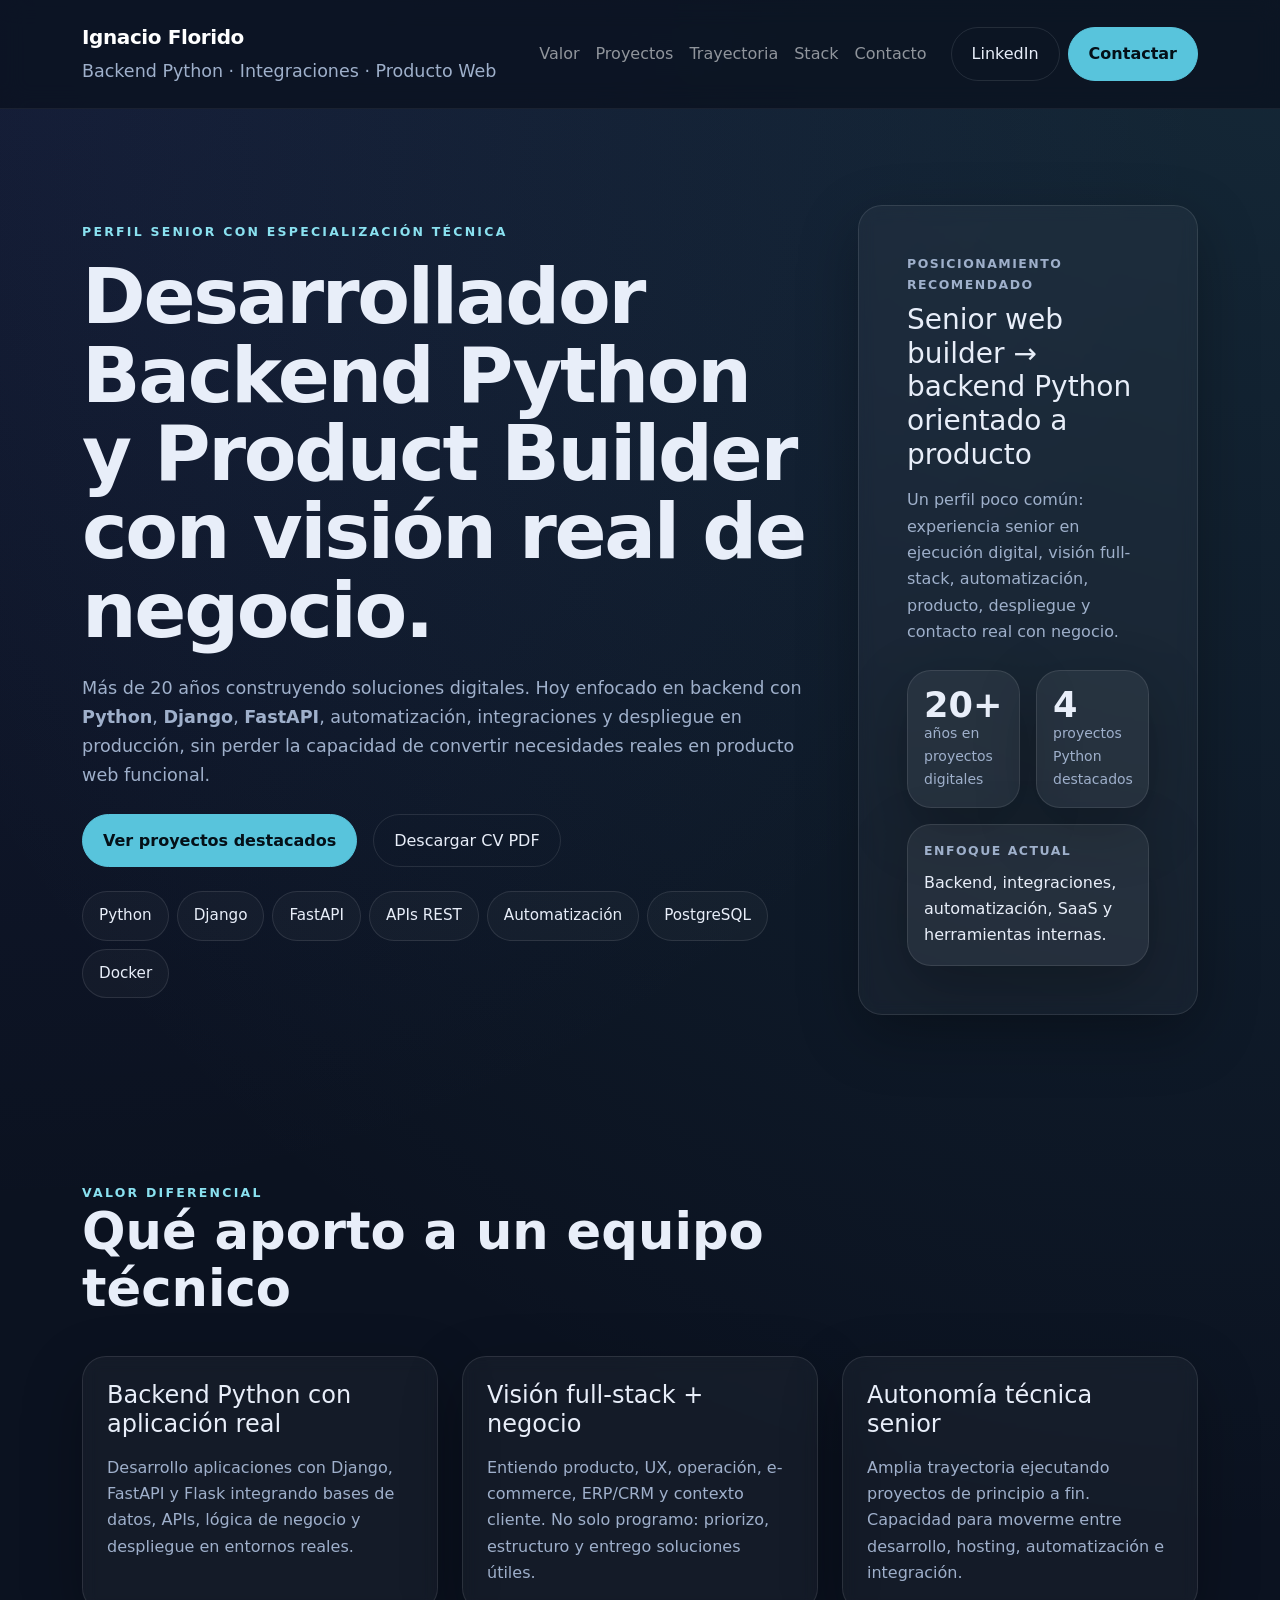
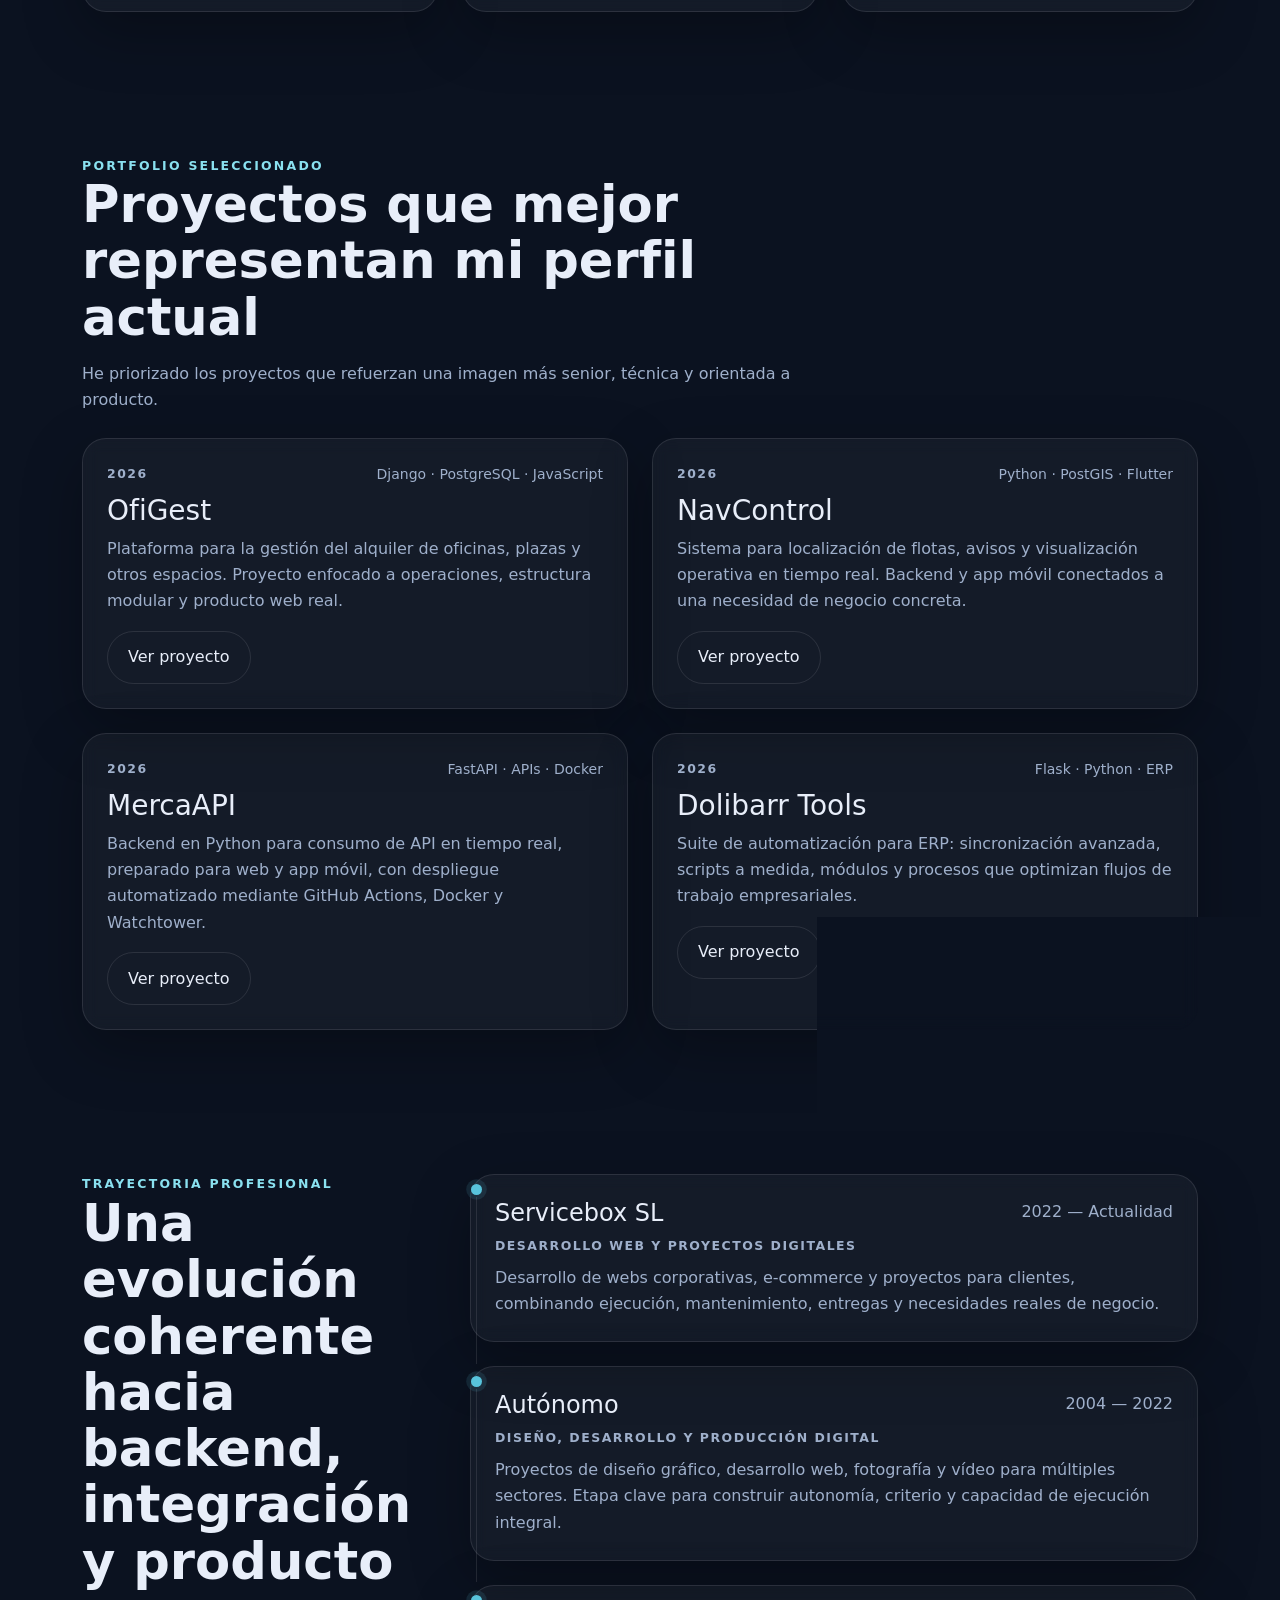
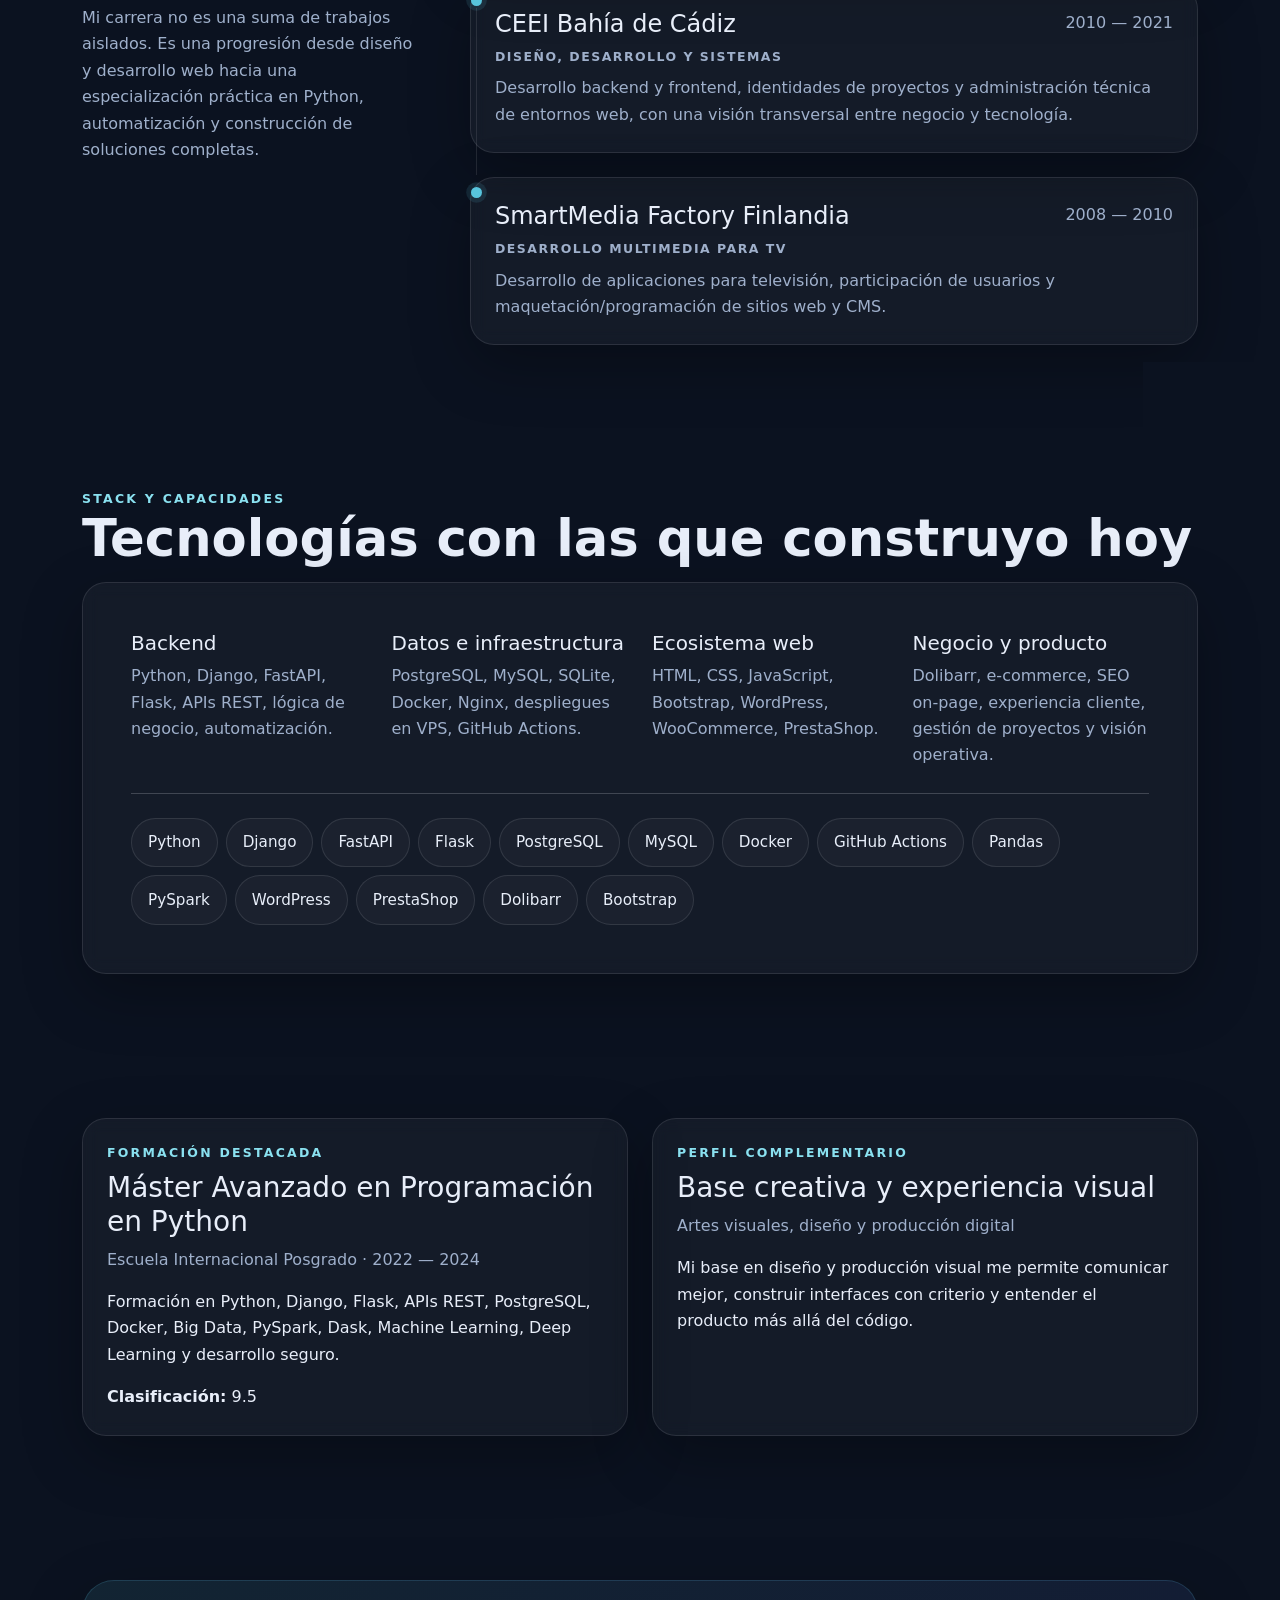
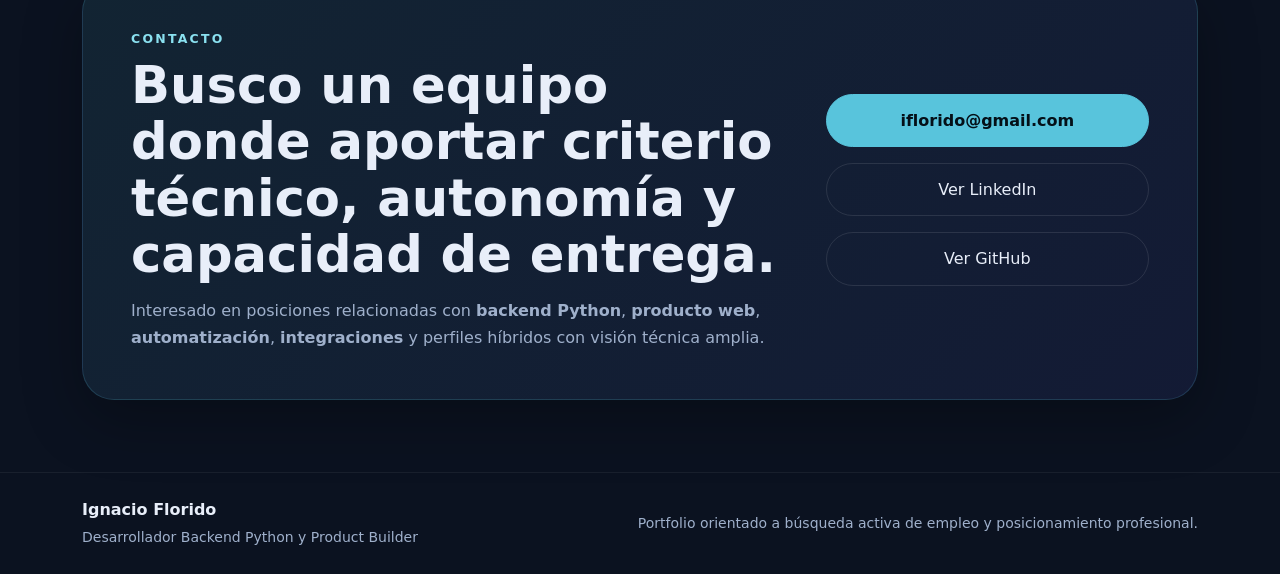
==== iflorido.html @ 530b92a5 "test iflorido" ====
<!doctype html>
<html lang="es">
<head>
  <meta charset="utf-8">
  <meta name="viewport" content="width=device-width, initial-scale=1">
  <title>Ignacio Florido | Desarrollador Backend Python y Product Builder</title>
  <meta name="description" content="Portfolio profesional de Ignacio Florido. Desarrollador Backend Python con experiencia en Django, FastAPI, automatización, integraciones, producto web y despliegues en producción.">
  <meta name="robots" content="index,follow">
  <meta name="author" content="Ignacio Florido">
  <meta property="og:type" content="website">
  <meta property="og:title" content="Ignacio Florido | Desarrollador Backend Python y Product Builder">
  <meta property="og:description" content="Desarrollo backend con Python, integraciones, automatización y producto web con visión de negocio.">
  <meta property="og:url" content="https://cv.iflorido.es/">
  <meta property="og:locale" content="es_ES">
  <link rel="canonical" href="https://cv.iflorido.es/">
  <link href="https://cdn.jsdelivr.net/npm/bootstrap@5.3.3/dist/css/bootstrap.min.css" rel="stylesheet">
  <link rel="preconnect" href="https://cdn.jsdelivr.net">
  <style>
    :root {
      --bg: #0b1220;
      --bg-soft: #111a2b;
      --panel: rgba(255,255,255,0.04);
      --panel-strong: rgba(255,255,255,0.06);
      --border: rgba(255,255,255,0.10);
      --text: #e8eef9;
      --muted: #9fb0cb;
      --accent: #58c4dc;
      --accent-2: #8ae1f0;
      --shadow: 0 20px 60px rgba(0,0,0,.28);
    }

    html { scroll-behavior: smooth; }
    body {
      background:
        radial-gradient(circle at top right, rgba(88,196,220,.12), transparent 28%),
        radial-gradient(circle at top left, rgba(99,102,241,.10), transparent 22%),
        var(--bg);
      color: var(--text);
      font-family: Inter, system-ui, -apple-system, BlinkMacSystemFont, "Segoe UI", Roboto, sans-serif;
      line-height: 1.65;
    }

    a { text-decoration: none; }
    .text-muted-custom { color: var(--muted); }
    .section-eyebrow {
      text-transform: uppercase;
      letter-spacing: .18em;
      font-size: .78rem;
      color: var(--accent-2);
      font-weight: 700;
    }
    .section-title {
      font-size: clamp(2rem, 4vw, 3.25rem);
      line-height: 1.1;
      font-weight: 700;
      margin-bottom: 1rem;
    }
    .glass-card {
      background: var(--panel);
      border: 1px solid var(--border);
      border-radius: 1.5rem;
      box-shadow: var(--shadow);
      backdrop-filter: blur(8px);
    }
    .glass-card-strong {
      background: var(--panel-strong);
      border: 1px solid var(--border);
      border-radius: 1.5rem;
      box-shadow: var(--shadow);
    }
    .hero-title {
      font-size: clamp(2.7rem, 6vw, 5.5rem);
      line-height: 1.02;
      font-weight: 800;
      letter-spacing: -.03em;
    }
    .hero-lead {
      font-size: 1.1rem;
      color: var(--muted);
      max-width: 52rem;
    }
    .tag {
      display: inline-flex;
      align-items: center;
      gap: .5rem;
      padding: .7rem 1rem;
      border: 1px solid var(--border);
      border-radius: 999px;
      background: rgba(255,255,255,.03);
      color: var(--text);
      font-size: .95rem;
    }
    .navbar-custom {
      background: rgba(11,18,32,.80);
      backdrop-filter: blur(12px);
      border-bottom: 1px solid rgba(255,255,255,.06);
    }
    .navbar-brand strong { letter-spacing: -.02em; }
    .btn-accent {
      background: var(--accent);
      border-color: var(--accent);
      color: #041018;
      font-weight: 700;
      border-radius: 999px;
      padding: .85rem 1.25rem;
    }
    .btn-accent:hover {
      background: var(--accent-2);
      border-color: var(--accent-2);
      color: #041018;
    }
    .btn-ghost {
      border-radius: 999px;
      padding: .85rem 1.25rem;
      border: 1px solid var(--border);
      color: var(--text);
      background: transparent;
    }
    .btn-ghost:hover {
      background: rgba(255,255,255,.05);
      color: var(--text);
      border-color: rgba(255,255,255,.16);
    }
    .metric-number {
      font-size: 2.2rem;
      font-weight: 800;
      line-height: 1;
    }
    .project-card {
      height: 100%;
      transition: transform .22s ease, border-color .22s ease, background .22s ease;
    }
    .project-card:hover {
      transform: translateY(-4px);
      border-color: rgba(88,196,220,.35);
      background: rgba(255,255,255,.06);
    }
    .timeline-item { position: relative; padding-left: 1.5rem; }
    .timeline-item::before {
      content: "";
      position: absolute;
      left: 0;
      top: .55rem;
      width: .7rem;
      height: .7rem;
      border-radius: 50%;
      background: var(--accent);
      box-shadow: 0 0 0 .3rem rgba(88,196,220,.12);
    }
    .timeline-item::after {
      content: "";
      position: absolute;
      left: .31rem;
      top: 1.35rem;
      bottom: -1.4rem;
      width: 1px;
      background: rgba(255,255,255,.10);
    }
    .timeline-item:last-child::after { display: none; }
    .contact-panel {
      background: linear-gradient(135deg, rgba(88,196,220,.10), rgba(99,102,241,.10));
      border: 1px solid rgba(88,196,220,.18);
      border-radius: 2rem;
      box-shadow: var(--shadow);
    }
    .small-label {
      color: var(--muted);
      text-transform: uppercase;
      letter-spacing: .12em;
      font-size: .78rem;
      font-weight: 700;
    }
    footer { border-top: 1px solid rgba(255,255,255,.06); }
    .anchor-offset { scroll-margin-top: 90px; }
  </style>
  <script type="application/ld+json">
  {
    "@context": "https://schema.org",
    "@type": "Person",
    "name": "Ignacio Florido",
    "url": "https://cv.iflorido.es/",
    "jobTitle": "Desarrollador Backend Python y Product Builder",
    "sameAs": [
      "https://www.linkedin.com/in/ignacio-florido/",
      "https://github.com/iflorido"
    ],
    "email": "mailto:iflorido@gmail.com"
  }
  </script>
</head>
<body>
  <nav class="navbar navbar-expand-lg navbar-dark navbar-custom sticky-top">
    <div class="container py-2">
      <a class="navbar-brand" href="#top">
        <strong>Ignacio Florido</strong><br>
        <small class="text-muted-custom">Backend Python · Integraciones · Producto Web</small>
      </a>
      <button class="navbar-toggler" type="button" data-bs-toggle="collapse" data-bs-target="#mainNav" aria-controls="mainNav" aria-expanded="false" aria-label="Abrir navegación">
        <span class="navbar-toggler-icon"></span>
      </button>
      <div class="collapse navbar-collapse" id="mainNav">
        <ul class="navbar-nav ms-auto me-lg-3 mb-3 mb-lg-0">
          <li class="nav-item"><a class="nav-link" href="#valor">Valor</a></li>
          <li class="nav-item"><a class="nav-link" href="#proyectos">Proyectos</a></li>
          <li class="nav-item"><a class="nav-link" href="#trayectoria">Trayectoria</a></li>
          <li class="nav-item"><a class="nav-link" href="#stack">Stack</a></li>
          <li class="nav-item"><a class="nav-link" href="#contacto">Contacto</a></li>
        </ul>
        <div class="d-flex gap-2">
          <a class="btn btn-ghost" href="https://www.linkedin.com/in/ignacio-florido/" target="_blank" rel="noopener">LinkedIn</a>
          <a class="btn btn-accent" href="mailto:iflorido@gmail.com">Contactar</a>
        </div>
      </div>
    </div>
  </nav>

  <header id="top" class="py-5 py-lg-6">
    <div class="container py-5">
      <div class="row g-5 align-items-center">
        <div class="col-lg-8">
          <div class="section-eyebrow mb-3">Perfil senior con especialización técnica</div>
          <h1 class="hero-title mb-4">Desarrollador Backend Python y Product Builder con visión real de negocio.</h1>
          <p class="hero-lead mb-4">
            Más de 20 años construyendo soluciones digitales. Hoy enfocado en backend con <strong>Python</strong>,
            <strong>Django</strong>, <strong>FastAPI</strong>, automatización, integraciones y despliegue en producción,
            sin perder la capacidad de convertir necesidades reales en producto web funcional.
          </p>
          <div class="d-flex flex-wrap gap-3 mb-4">
            <a href="#proyectos" class="btn btn-accent">Ver proyectos destacados</a>
            <a href="https://cv.iflorido.es/wp-content/uploads/2026/02/Ignacio_Florido_cv_desarrollo_Febrero13_L.pdf" class="btn btn-ghost" target="_blank" rel="noopener">Descargar CV PDF</a>
          </div>
          <div class="d-flex flex-wrap gap-2 mt-4" aria-label="Especialidades principales">
            <span class="tag">Python</span>
            <span class="tag">Django</span>
            <span class="tag">FastAPI</span>
            <span class="tag">APIs REST</span>
            <span class="tag">Automatización</span>
            <span class="tag">PostgreSQL</span>
            <span class="tag">Docker</span>
          </div>
        </div>
        <div class="col-lg-4">
          <div class="glass-card p-4 p-lg-5">
            <div class="small-label mb-2">Posicionamiento recomendado</div>
            <h2 class="h3 mb-3">Senior web builder → backend Python orientado a producto</h2>
            <p class="text-muted-custom mb-4">
              Un perfil poco común: experiencia senior en ejecución digital, visión full-stack, automatización,
              producto, despliegue y contacto real con negocio.
            </p>
            <div class="row g-3">
              <div class="col-6">
                <div class="glass-card-strong p-3 h-100">
                  <div class="metric-number">20+</div>
                  <div class="text-muted-custom small">años en proyectos digitales</div>
                </div>
              </div>
              <div class="col-6">
                <div class="glass-card-strong p-3 h-100">
                  <div class="metric-number">4</div>
                  <div class="text-muted-custom small">proyectos Python destacados</div>
                </div>
              </div>
              <div class="col-12">
                <div class="glass-card-strong p-3">
                  <div class="small-label mb-2">Enfoque actual</div>
                  <div>Backend, integraciones, automatización, SaaS y herramientas internas.</div>
                </div>
              </div>
            </div>
          </div>
        </div>
      </div>
    </div>
  </header>

  <main>
    <section id="valor" class="anchor-offset py-5">
      <div class="container py-4">
        <div class="row mb-4">
          <div class="col-lg-8">
            <div class="section-eyebrow">Valor diferencial</div>
            <h2 class="section-title">Qué aporto a un equipo técnico</h2>
          </div>
        </div>
        <div class="row g-4">
          <div class="col-md-4">
            <article class="glass-card p-4 h-100">
              <h3 class="h4 mb-3">Backend Python con aplicación real</h3>
              <p class="text-muted-custom mb-0">
                Desarrollo aplicaciones con Django, FastAPI y Flask integrando bases de datos, APIs, lógica de negocio y despliegue en entornos reales.
              </p>
            </article>
          </div>
          <div class="col-md-4">
            <article class="glass-card p-4 h-100">
              <h3 class="h4 mb-3">Visión full-stack + negocio</h3>
              <p class="text-muted-custom mb-0">
                Entiendo producto, UX, operación, e-commerce, ERP/CRM y contexto cliente. No solo programo: priorizo, estructuro y entrego soluciones útiles.
              </p>
            </article>
          </div>
          <div class="col-md-4">
            <article class="glass-card p-4 h-100">
              <h3 class="h4 mb-3">Autonomía técnica senior</h3>
              <p class="text-muted-custom mb-0">
                Amplia trayectoria ejecutando proyectos de principio a fin. Capacidad para moverme entre desarrollo, hosting, automatización e integración.
              </p>
            </article>
          </div>
        </div>
      </div>
    </section>

    <section id="proyectos" class="anchor-offset py-5">
      <div class="container py-4">
        <div class="row align-items-end mb-4">
          <div class="col-lg-8">
            <div class="section-eyebrow">Portfolio seleccionado</div>
            <h2 class="section-title">Proyectos que mejor representan mi perfil actual</h2>
            <p class="text-muted-custom mb-0">
              He priorizado los proyectos que refuerzan una imagen más senior, técnica y orientada a producto.
            </p>
          </div>
        </div>
        <div class="row g-4">
          <div class="col-lg-6">
            <article class="glass-card p-4 project-card">
              <div class="d-flex justify-content-between align-items-center mb-2">
                <span class="small-label">2026</span>
                <span class="text-muted-custom small">Django · PostgreSQL · JavaScript</span>
              </div>
              <h3 class="h3">OfiGest</h3>
              <p class="text-muted-custom">
                Plataforma para la gestión del alquiler de oficinas, plazas y otros espacios. Proyecto enfocado a operaciones, estructura modular y producto web real.
              </p>
              <a class="btn btn-ghost" href="https://ofigest.automaworks.es/" target="_blank" rel="noopener">Ver proyecto</a>
            </article>
          </div>
          <div class="col-lg-6">
            <article class="glass-card p-4 project-card">
              <div class="d-flex justify-content-between align-items-center mb-2">
                <span class="small-label">2026</span>
                <span class="text-muted-custom small">Python · PostGIS · Flutter</span>
              </div>
              <h3 class="h3">NavControl</h3>
              <p class="text-muted-custom">
                Sistema para localización de flotas, avisos y visualización operativa en tiempo real. Backend y app móvil conectados a una necesidad de negocio concreta.
              </p>
              <a class="btn btn-ghost" href="https://navcontrol.automaworks.es/" target="_blank" rel="noopener">Ver proyecto</a>
            </article>
          </div>
          <div class="col-lg-6">
            <article class="glass-card p-4 project-card">
              <div class="d-flex justify-content-between align-items-center mb-2">
                <span class="small-label">2026</span>
                <span class="text-muted-custom small">FastAPI · APIs · Docker</span>
              </div>
              <h3 class="h3">MercaAPI</h3>
              <p class="text-muted-custom">
                Backend en Python para consumo de API en tiempo real, preparado para web y app móvil, con despliegue automatizado mediante GitHub Actions, Docker y Watchtower.
              </p>
              <a class="btn btn-ghost" href="https://mercaapi.automaworks.es/" target="_blank" rel="noopener">Ver proyecto</a>
            </article>
          </div>
          <div class="col-lg-6">
            <article class="glass-card p-4 project-card">
              <div class="d-flex justify-content-between align-items-center mb-2">
                <span class="small-label">2026</span>
                <span class="text-muted-custom small">Flask · Python · ERP</span>
              </div>
              <h3 class="h3">Dolibarr Tools</h3>
              <p class="text-muted-custom">
                Suite de automatización para ERP: sincronización avanzada, scripts a medida, módulos y procesos que optimizan flujos de trabajo empresariales.
              </p>
              <a class="btn btn-ghost" href="https://dolibarrtools.automaworks.es/" target="_blank" rel="noopener">Ver proyecto</a>
            </article>
          </div>
        </div>
      </div>
    </section>

    <section id="trayectoria" class="anchor-offset py-5">
      <div class="container py-4">
        <div class="row g-5">
          <div class="col-lg-4">
            <div class="section-eyebrow">Trayectoria profesional</div>
            <h2 class="section-title">Una evolución coherente hacia backend, integración y producto</h2>
            <p class="text-muted-custom">
              Mi carrera no es una suma de trabajos aislados. Es una progresión desde diseño y desarrollo web hacia una especialización práctica en Python, automatización y construcción de soluciones completas.
            </p>
          </div>
          <div class="col-lg-8">
            <div class="d-flex flex-column gap-4">
              <article class="glass-card p-4 timeline-item">
                <div class="d-flex flex-column flex-md-row justify-content-between align-items-md-start gap-2 mb-2">
                  <h3 class="h4 mb-0">Servicebox SL</h3>
                  <span class="text-muted-custom">2022 — Actualidad</span>
                </div>
                <div class="small-label mb-2">Desarrollo web y proyectos digitales</div>
                <p class="text-muted-custom mb-0">
                  Desarrollo de webs corporativas, e-commerce y proyectos para clientes, combinando ejecución, mantenimiento, entregas y necesidades reales de negocio.
                </p>
              </article>
              <article class="glass-card p-4 timeline-item">
                <div class="d-flex flex-column flex-md-row justify-content-between align-items-md-start gap-2 mb-2">
                  <h3 class="h4 mb-0">Autónomo</h3>
                  <span class="text-muted-custom">2004 — 2022</span>
                </div>
                <div class="small-label mb-2">Diseño, desarrollo y producción digital</div>
                <p class="text-muted-custom mb-0">
                  Proyectos de diseño gráfico, desarrollo web, fotografía y vídeo para múltiples sectores. Etapa clave para construir autonomía, criterio y capacidad de ejecución integral.
                </p>
              </article>
              <article class="glass-card p-4 timeline-item">
                <div class="d-flex flex-column flex-md-row justify-content-between align-items-md-start gap-2 mb-2">
                  <h3 class="h4 mb-0">CEEI Bahía de Cádiz</h3>
                  <span class="text-muted-custom">2010 — 2021</span>
                </div>
                <div class="small-label mb-2">Diseño, desarrollo y sistemas</div>
                <p class="text-muted-custom mb-0">
                  Desarrollo backend y frontend, identidades de proyectos y administración técnica de entornos web, con una visión transversal entre negocio y tecnología.
                </p>
              </article>
              <article class="glass-card p-4 timeline-item">
                <div class="d-flex flex-column flex-md-row justify-content-between align-items-md-start gap-2 mb-2">
                  <h3 class="h4 mb-0">SmartMedia Factory Finlandia</h3>
                  <span class="text-muted-custom">2008 — 2010</span>
                </div>
                <div class="small-label mb-2">Desarrollo multimedia para TV</div>
                <p class="text-muted-custom mb-0">
                  Desarrollo de aplicaciones para televisión, participación de usuarios y maquetación/programación de sitios web y CMS.
                </p>
              </article>
            </div>
          </div>
        </div>
      </div>
    </section>

    <section id="stack" class="anchor-offset py-5">
      <div class="container py-4">
        <div class="section-eyebrow">Stack y capacidades</div>
        <h2 class="section-title">Tecnologías con las que construyo hoy</h2>
        <div class="glass-card p-4 p-lg-5">
          <div class="row g-4">
            <div class="col-md-6 col-lg-3">
              <h3 class="h5">Backend</h3>
              <p class="text-muted-custom mb-0">Python, Django, FastAPI, Flask, APIs REST, lógica de negocio, automatización.</p>
            </div>
            <div class="col-md-6 col-lg-3">
              <h3 class="h5">Datos e infraestructura</h3>
              <p class="text-muted-custom mb-0">PostgreSQL, MySQL, SQLite, Docker, Nginx, despliegues en VPS, GitHub Actions.</p>
            </div>
            <div class="col-md-6 col-lg-3">
              <h3 class="h5">Ecosistema web</h3>
              <p class="text-muted-custom mb-0">HTML, CSS, JavaScript, Bootstrap, WordPress, WooCommerce, PrestaShop.</p>
            </div>
            <div class="col-md-6 col-lg-3">
              <h3 class="h5">Negocio y producto</h3>
              <p class="text-muted-custom mb-0">Dolibarr, e-commerce, SEO on-page, experiencia cliente, gestión de proyectos y visión operativa.</p>
            </div>
          </div>
          <hr class="my-4 border-secondary-subtle">
          <div class="d-flex flex-wrap gap-2">
            <span class="tag">Python</span>
            <span class="tag">Django</span>
            <span class="tag">FastAPI</span>
            <span class="tag">Flask</span>
            <span class="tag">PostgreSQL</span>
            <span class="tag">MySQL</span>
            <span class="tag">Docker</span>
            <span class="tag">GitHub Actions</span>
            <span class="tag">Pandas</span>
            <span class="tag">PySpark</span>
            <span class="tag">WordPress</span>
            <span class="tag">PrestaShop</span>
            <span class="tag">Dolibarr</span>
            <span class="tag">Bootstrap</span>
          </div>
        </div>
      </div>
    </section>

    <section id="formacion" class="anchor-offset py-5">
      <div class="container py-4">
        <div class="row g-4">
          <div class="col-lg-6">
            <article class="glass-card p-4 h-100">
              <div class="section-eyebrow mb-2">Formación destacada</div>
              <h2 class="h3">Máster Avanzado en Programación en Python</h2>
              <p class="text-muted-custom mb-3">Escuela Internacional Posgrado · 2022 — 2024</p>
              <p class="mb-3">
                Formación en Python, Django, Flask, APIs REST, PostgreSQL, Docker, Big Data, PySpark, Dask, Machine Learning, Deep Learning y desarrollo seguro.
              </p>
              <p class="mb-0"><strong>Clasificación:</strong> 9.5</p>
            </article>
          </div>
          <div class="col-lg-6">
            <article class="glass-card p-4 h-100">
              <div class="section-eyebrow mb-2">Perfil complementario</div>
              <h2 class="h3">Base creativa y experiencia visual</h2>
              <p class="text-muted-custom mb-3">Artes visuales, diseño y producción digital</p>
              <p class="mb-0">
                Mi base en diseño y producción visual me permite comunicar mejor, construir interfaces con criterio y entender el producto más allá del código.
              </p>
            </article>
          </div>
        </div>
      </div>
    </section>

    <section id="contacto" class="anchor-offset py-5">
      <div class="container py-4">
        <div class="contact-panel p-4 p-lg-5">
          <div class="row g-4 align-items-center">
            <div class="col-lg-8">
              <div class="section-eyebrow mb-2">Contacto</div>
              <h2 class="section-title mb-3">Busco un equipo donde aportar criterio técnico, autonomía y capacidad de entrega.</h2>
              <p class="mb-0 text-muted-custom">
                Interesado en posiciones relacionadas con <strong>backend Python</strong>, <strong>producto web</strong>,
                <strong>automatización</strong>, <strong>integraciones</strong> y perfiles híbridos con visión técnica amplia.
              </p>
            </div>
            <div class="col-lg-4">
              <div class="d-grid gap-3">
                <a class="btn btn-accent" href="mailto:iflorido@gmail.com">iflorido@gmail.com</a>
                <a class="btn btn-ghost" href="https://www.linkedin.com/in/ignacio-florido/" target="_blank" rel="noopener">Ver LinkedIn</a>
                <a class="btn btn-ghost" href="https://github.com/iflorido" target="_blank" rel="noopener">Ver GitHub</a>
              </div>
            </div>
          </div>
        </div>
      </div>
    </section>
  </main>

  <footer class="py-4">
    <div class="container d-flex flex-column flex-md-row justify-content-between align-items-md-center gap-2">
      <div>
        <strong>Ignacio Florido</strong><br>
        <small class="text-muted-custom">Desarrollador Backend Python y Product Builder</small>
      </div>
      <small class="text-muted-custom">Portfolio orientado a búsqueda activa de empleo y posicionamiento profesional.</small>
    </div>
  </footer>

  <script src="https://cdn.jsdelivr.net/npm/bootstrap@5.3.3/dist/js/bootstrap.bundle.min.js"></script>
</body>
</html>
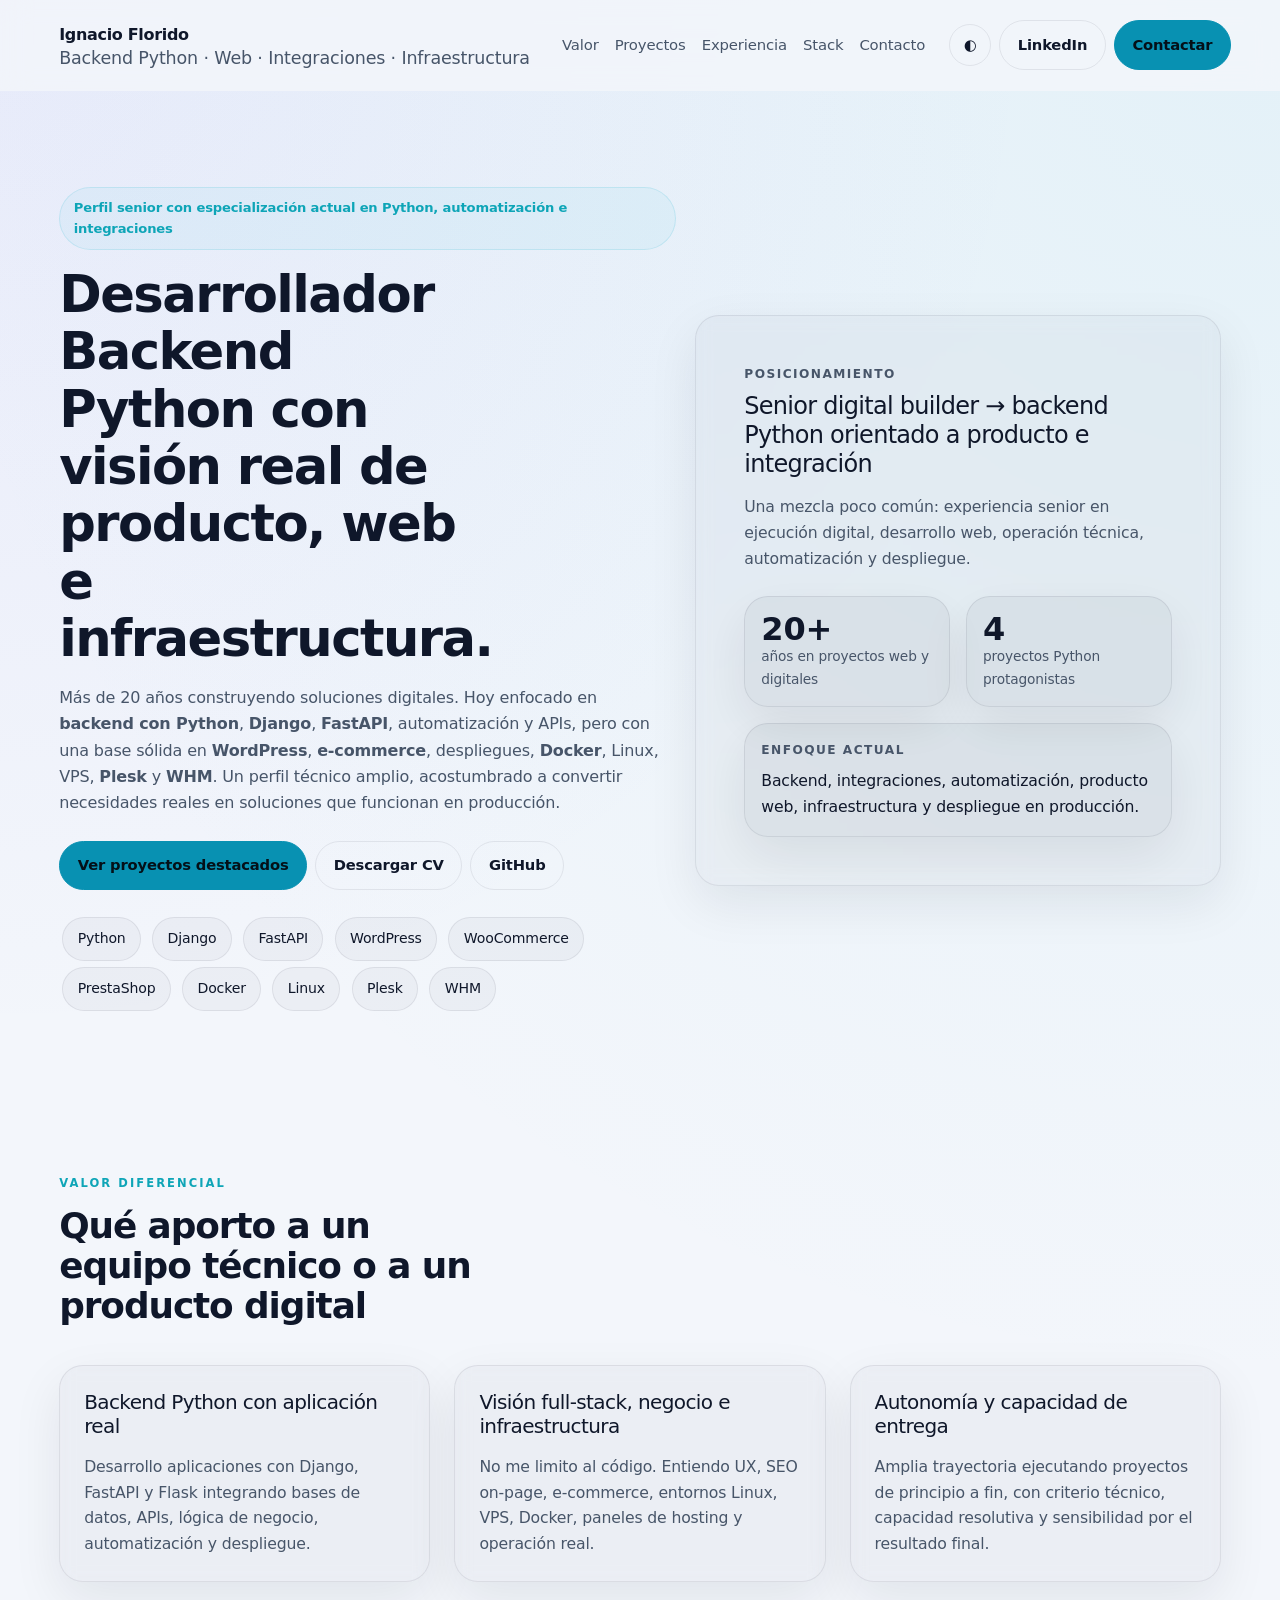
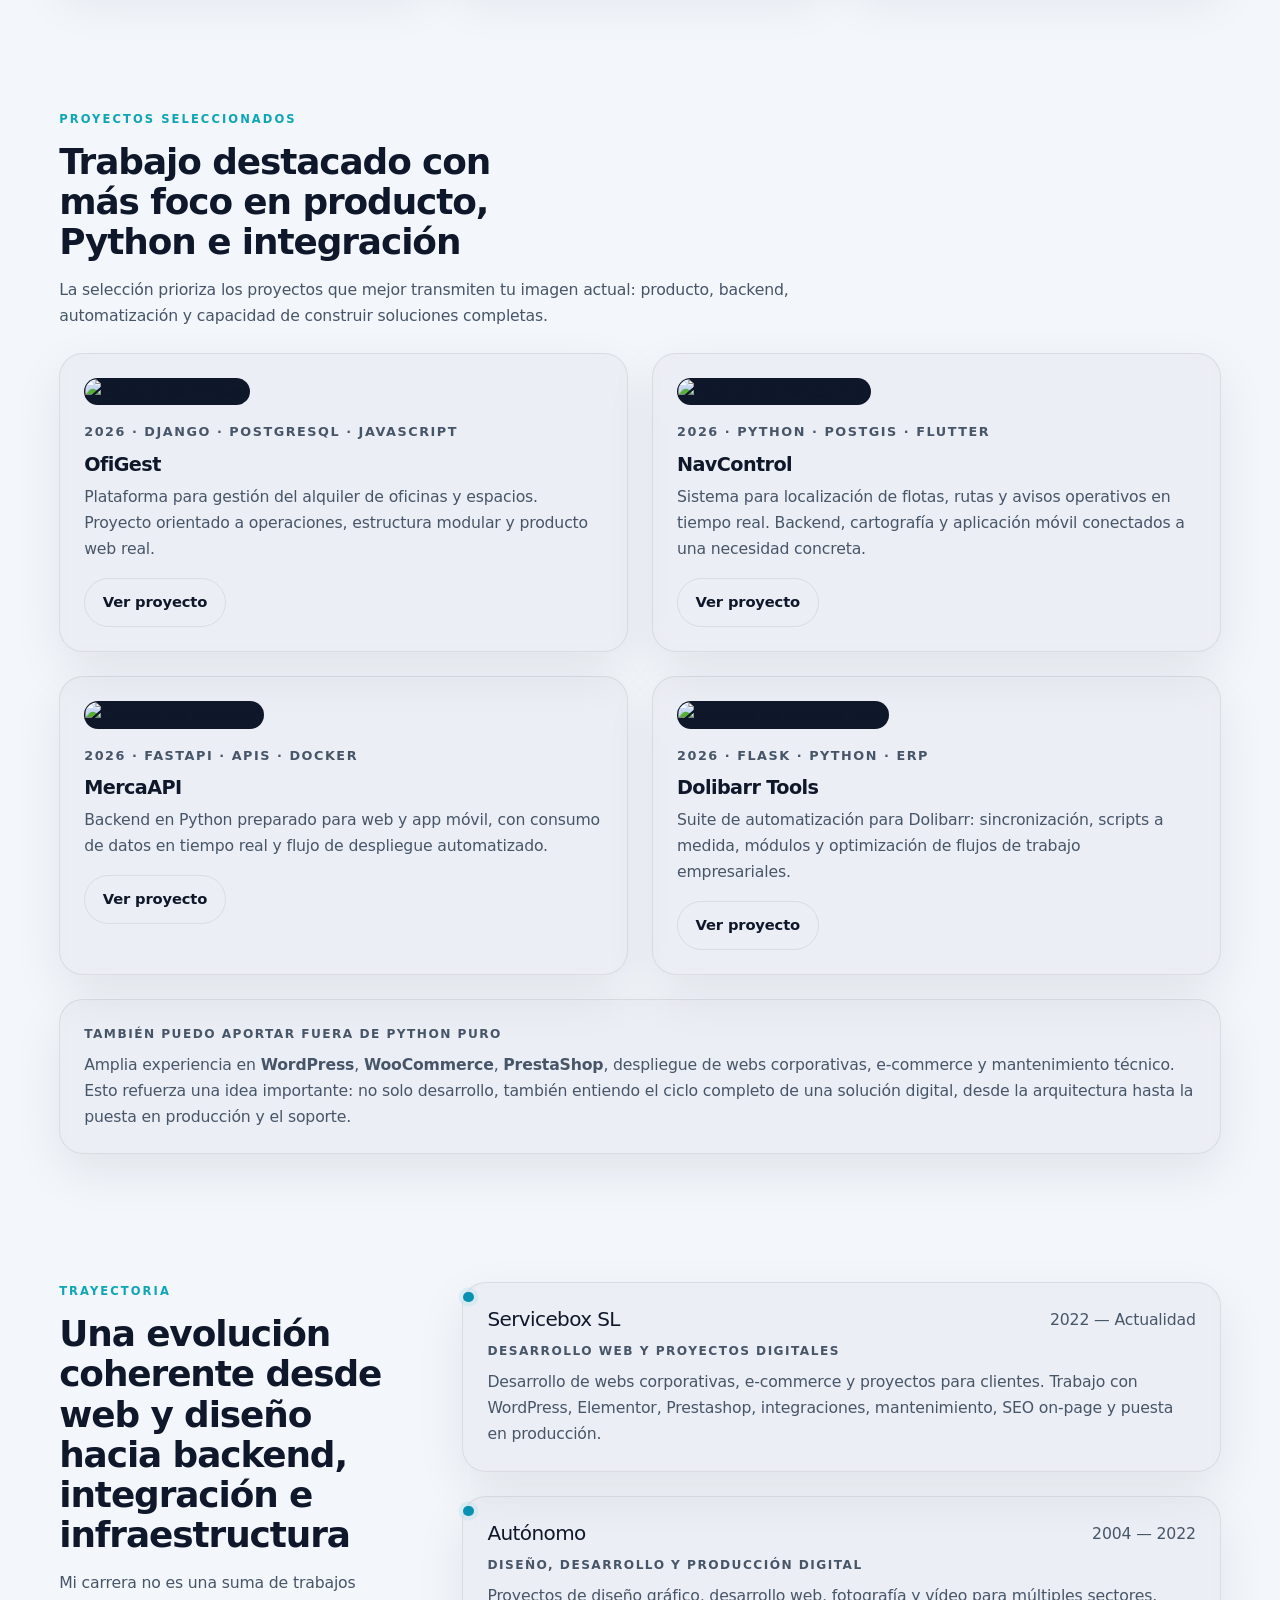
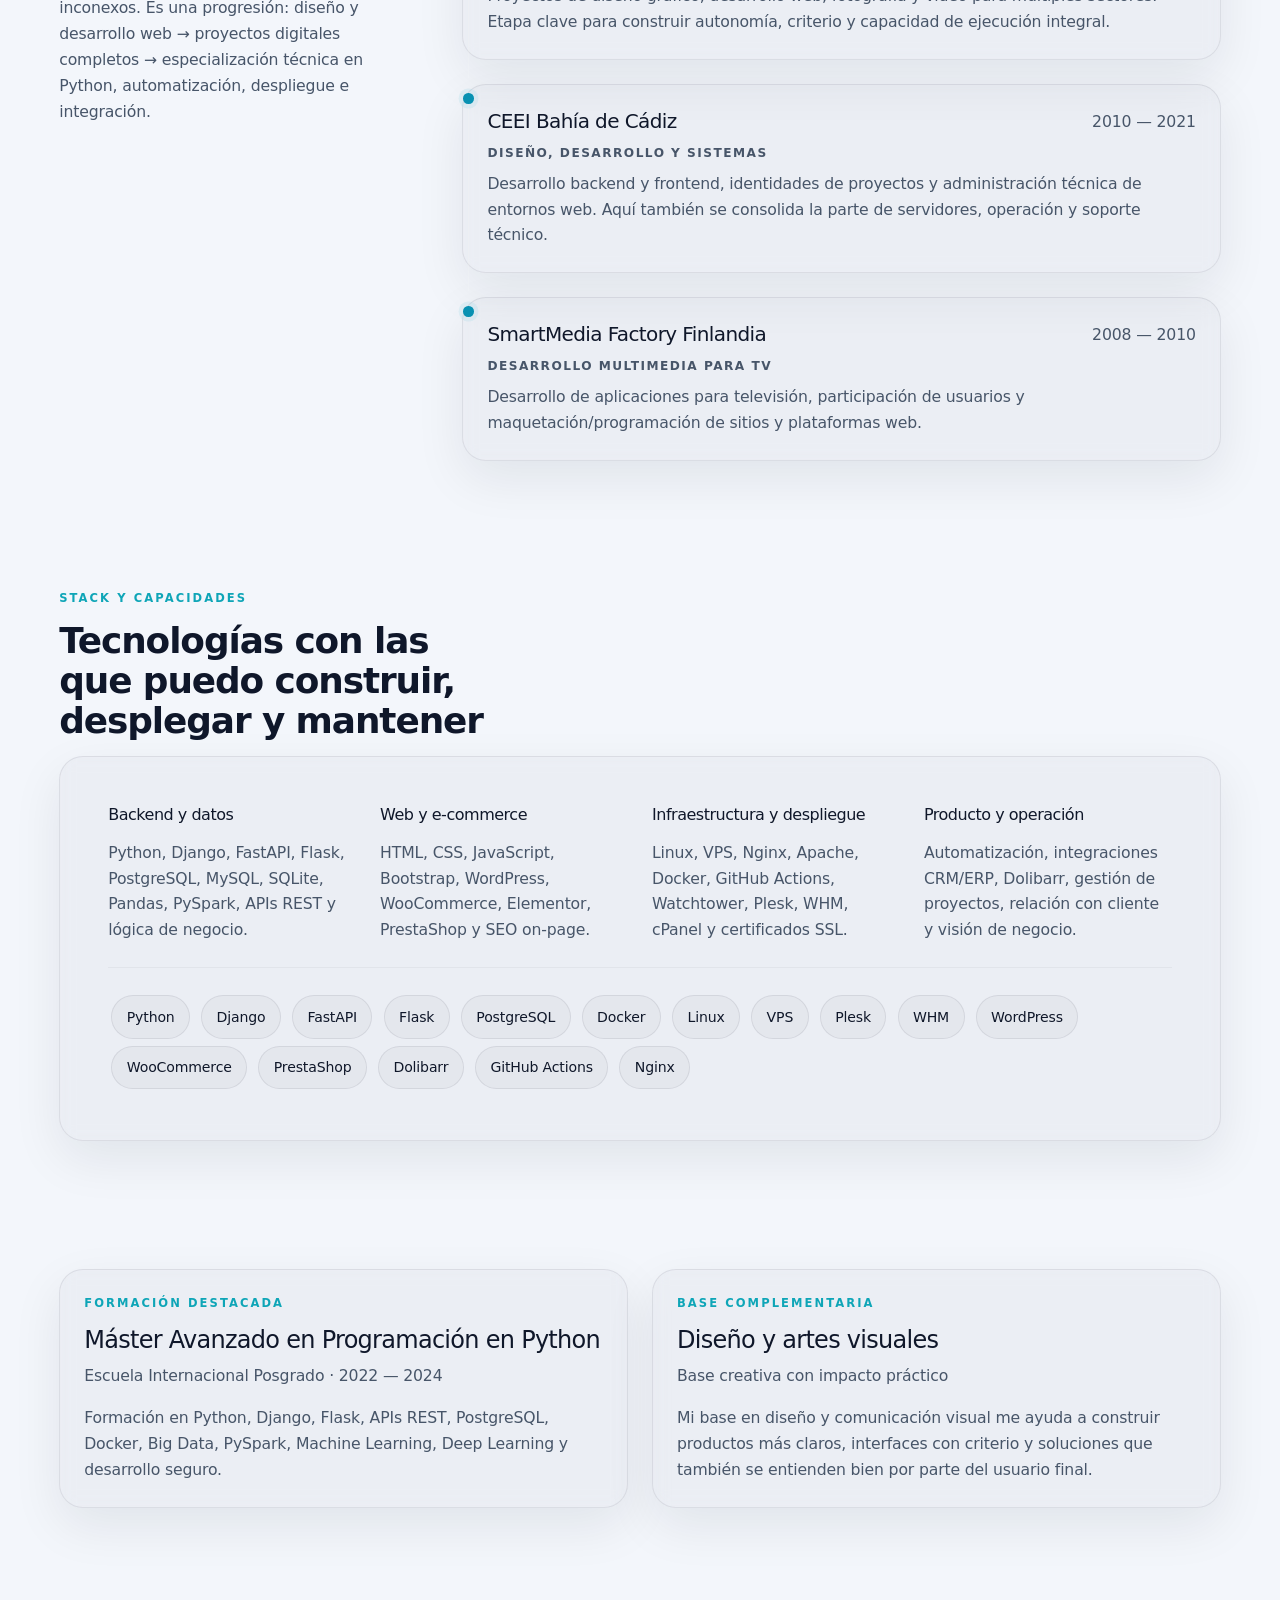
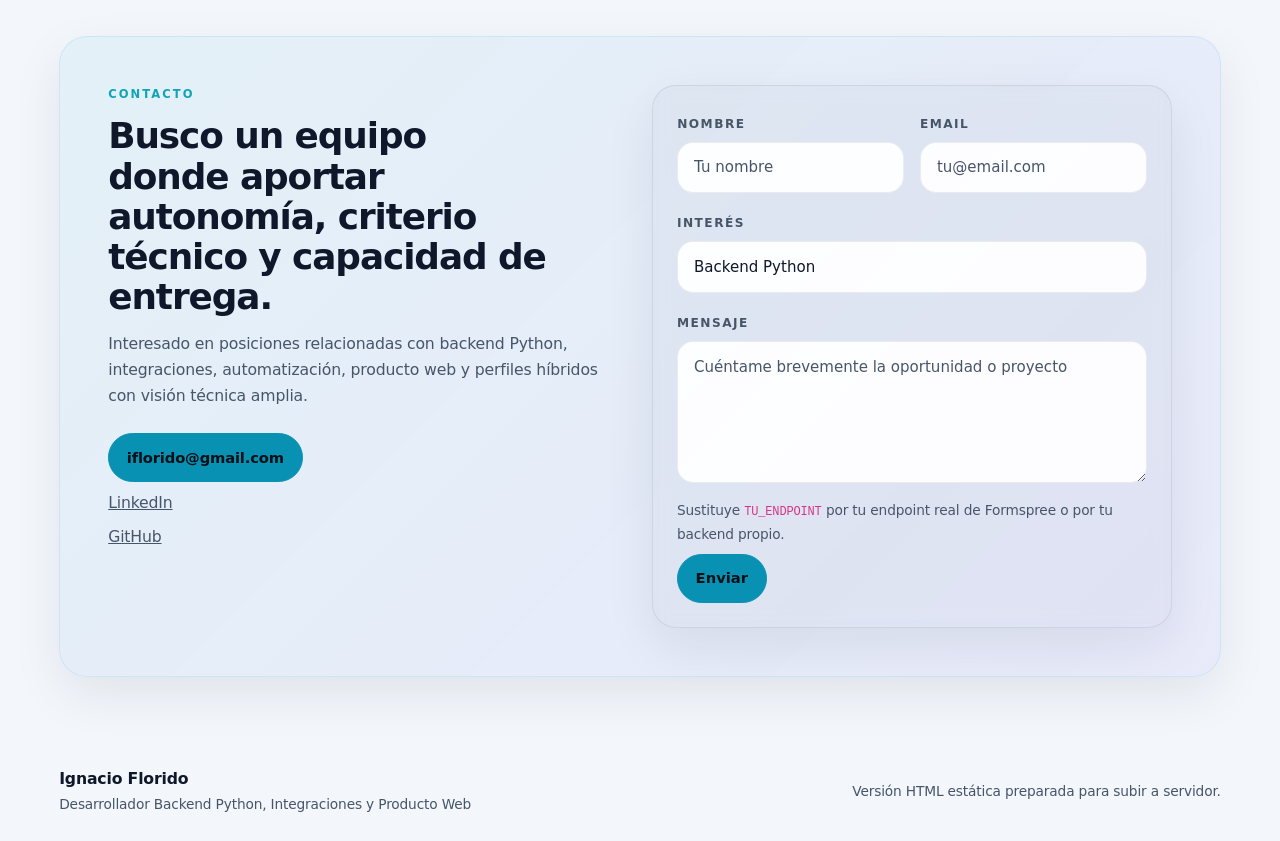
==== commit b3795777: "iflorido V2" ====
--- a/iflorido.html
+++ b/iflorido.html
@@ -1,310 +1,493 @@
 <!doctype html>
-<html lang="es">
+<html lang="es" data-bs-theme="dark">
 <head>
   <meta charset="utf-8">
   <meta name="viewport" content="width=device-width, initial-scale=1">
-  <title>Ignacio Florido | Desarrollador Backend Python y Product Builder</title>
-  <meta name="description" content="Portfolio profesional de Ignacio Florido. Desarrollador Backend Python con experiencia en Django, FastAPI, automatización, integraciones, producto web y despliegues en producción.">
+  <title>Ignacio Florido | Desarrollador Backend Python, Integraciones y Producto Web</title>
+  <meta name="description" content="Portfolio profesional de Ignacio Florido. Desarrollo backend con Python, Django y FastAPI, integraciones, automatización, WordPress, e-commerce, Docker, VPS, Linux, Plesk y WHM.">
   <meta name="robots" content="index,follow">
   <meta name="author" content="Ignacio Florido">
+  <meta name="theme-color" content="#0f172a">
+
+  <!-- Canonical -->
+  <link rel="canonical" href="https://cv.iflorido.es/">
+
+  <!-- Favicon -->
+  <link rel="icon" type="image/png" sizes="32x32" href="assets/favicon-32.png">
+  <link rel="icon" type="image/png" sizes="192x192" href="assets/favicon-192.png">
+  <link rel="apple-touch-icon" href="assets/apple-touch-icon.png">
+
+  <!-- Open Graph -->
   <meta property="og:type" content="website">
-  <meta property="og:title" content="Ignacio Florido | Desarrollador Backend Python y Product Builder">
-  <meta property="og:description" content="Desarrollo backend con Python, integraciones, automatización y producto web con visión de negocio.">
+  <meta property="og:locale" content="es_ES">
   <meta property="og:url" content="https://cv.iflorido.es/">
-  <meta property="og:locale" content="es_ES">
-  <link rel="canonical" href="https://cv.iflorido.es/">
+  <meta property="og:title" content="Ignacio Florido | Desarrollador Backend Python, Integraciones y Producto Web">
+  <meta property="og:description" content="Backend Python, automatización, integraciones, WordPress, e-commerce y despliegue en producción.">
+  <meta property="og:image" content="assets/og-ignacio-florido.jpg">
+  <meta property="og:image:width" content="1200">
+  <meta property="og:image:height" content="630">
+  <meta property="og:image:alt" content="Portfolio profesional de Ignacio Florido">
+
+  <!-- Twitter -->
+  <meta name="twitter:card" content="summary_large_image">
+  <meta name="twitter:title" content="Ignacio Florido | Desarrollador Backend Python, Integraciones y Producto Web">
+  <meta name="twitter:description" content="Backend Python, automatización, integraciones, WordPress, e-commerce y despliegue en producción.">
+  <meta name="twitter:image" content="assets/og-ignacio-florido.jpg">
+
+  <link rel="preconnect" href="https://cdn.jsdelivr.net">
   <link href="https://cdn.jsdelivr.net/npm/bootstrap@5.3.3/dist/css/bootstrap.min.css" rel="stylesheet">
-  <link rel="preconnect" href="https://cdn.jsdelivr.net">
+
   <style>
     :root {
       --bg: #0b1220;
-      --bg-soft: #111a2b;
-      --panel: rgba(255,255,255,0.04);
-      --panel-strong: rgba(255,255,255,0.06);
+      --bg-2: #0f172a;
+      --surface: rgba(255,255,255,0.04);
+      --surface-2: rgba(255,255,255,0.06);
       --border: rgba(255,255,255,0.10);
-      --text: #e8eef9;
-      --muted: #9fb0cb;
+      --text: #e7edf8;
+      --muted: #97a6c2;
       --accent: #58c4dc;
-      --accent-2: #8ae1f0;
-      --shadow: 0 20px 60px rgba(0,0,0,.28);
+      --accent-2: #88e3ef;
+      --shadow: 0 20px 60px rgba(0,0,0,.22);
+      --radius: 24px;
+      --container-max: 1200px;
+      --font-sans: Inter, system-ui, -apple-system, BlinkMacSystemFont, "Segoe UI", Roboto, sans-serif;
+      --h1: clamp(2.25rem, 4vw, 3.6rem);
+      --h2: clamp(1.6rem, 2.8vw, 2.25rem);
+      --h3: 1.1rem;
+      --body: 0.98rem;
+      --small: 0.84rem;
+      --nav: 0.93rem;
+      --eyebrow: 0.72rem;
+    }
+
+    [data-bs-theme="light"] {
+      --bg: #f3f6fb;
+      --bg-2: #ffffff;
+      --surface: rgba(15,23,42,0.03);
+      --surface-2: rgba(15,23,42,0.05);
+      --border: rgba(15,23,42,0.08);
+      --text: #0f172a;
+      --muted: #475569;
+      --accent: #0891b2;
+      --accent-2: #0ea5b7;
+      --shadow: 0 18px 50px rgba(15,23,42,.08);
     }
 
     html { scroll-behavior: smooth; }
     body {
+      font-family: var(--font-sans);
+      font-size: var(--body);
+      line-height: 1.65;
       background:
-        radial-gradient(circle at top right, rgba(88,196,220,.12), transparent 28%),
-        radial-gradient(circle at top left, rgba(99,102,241,.10), transparent 22%),
+        radial-gradient(circle at top right, rgba(88,196,220,.10), transparent 24%),
+        radial-gradient(circle at top left, rgba(99,102,241,.08), transparent 18%),
         var(--bg);
       color: var(--text);
-      font-family: Inter, system-ui, -apple-system, BlinkMacSystemFont, "Segoe UI", Roboto, sans-serif;
-      line-height: 1.65;
-    }
-
-    a { text-decoration: none; }
-    .text-muted-custom { color: var(--muted); }
-    .section-eyebrow {
-      text-transform: uppercase;
-      letter-spacing: .18em;
-      font-size: .78rem;
-      color: var(--accent-2);
+      letter-spacing: -.01em;
+    }
+
+    .container-xl-custom {
+      max-width: var(--container-max);
+      margin-inline: auto;
+      padding-inline: 1.2rem;
+    }
+
+    .navbar-custom {
+      background: color-mix(in srgb, var(--bg) 82%, transparent);
+      backdrop-filter: blur(14px);
+      border-bottom: 1px solid rgba(255,255,255,0.06);
+    }
+
+    .navbar-brand {
+      color: var(--text) !important;
+      line-height: 1.2;
+    }
+
+    .navbar-brand strong {
+      font-size: 1rem;
       font-weight: 700;
-    }
-    .section-title {
-      font-size: clamp(2rem, 4vw, 3.25rem);
-      line-height: 1.1;
-      font-weight: 700;
-      margin-bottom: 1rem;
-    }
-    .glass-card {
-      background: var(--panel);
-      border: 1px solid var(--border);
-      border-radius: 1.5rem;
-      box-shadow: var(--shadow);
-      backdrop-filter: blur(8px);
-    }
-    .glass-card-strong {
-      background: var(--panel-strong);
-      border: 1px solid var(--border);
-      border-radius: 1.5rem;
-      box-shadow: var(--shadow);
-    }
-    .hero-title {
-      font-size: clamp(2.7rem, 6vw, 5.5rem);
-      line-height: 1.02;
-      font-weight: 800;
-      letter-spacing: -.03em;
-    }
-    .hero-lead {
-      font-size: 1.1rem;
-      color: var(--muted);
-      max-width: 52rem;
-    }
-    .tag {
-      display: inline-flex;
-      align-items: center;
-      gap: .5rem;
-      padding: .7rem 1rem;
-      border: 1px solid var(--border);
+      letter-spacing: -.02em;
+    }
+
+    .navbar-brand small,
+    .nav-link,
+    .text-muted-custom {
+      color: var(--muted) !important;
+    }
+
+    .nav-link {
+      font-size: var(--nav);
+      font-weight: 500;
+    }
+
+    .nav-link:hover { color: var(--text) !important; }
+
+    .btn-pill {
       border-radius: 999px;
-      background: rgba(255,255,255,.03);
-      color: var(--text);
-      font-size: .95rem;
-    }
-    .navbar-custom {
-      background: rgba(11,18,32,.80);
-      backdrop-filter: blur(12px);
-      border-bottom: 1px solid rgba(255,255,255,.06);
-    }
-    .navbar-brand strong { letter-spacing: -.02em; }
+      padding: .78rem 1.1rem;
+      font-weight: 600;
+      font-size: .92rem;
+    }
+
     .btn-accent {
       background: var(--accent);
       border-color: var(--accent);
       color: #041018;
-      font-weight: 700;
-      border-radius: 999px;
-      padding: .85rem 1.25rem;
-    }
+    }
+
     .btn-accent:hover {
       background: var(--accent-2);
       border-color: var(--accent-2);
       color: #041018;
     }
+
     .btn-ghost {
-      border-radius: 999px;
-      padding: .85rem 1.25rem;
+      background: transparent;
       border: 1px solid var(--border);
       color: var(--text);
-      background: transparent;
-    }
+    }
+
     .btn-ghost:hover {
-      background: rgba(255,255,255,.05);
+      background: var(--surface-2);
       color: var(--text);
-      border-color: rgba(255,255,255,.16);
-    }
+      border-color: rgba(255,255,255,.18);
+    }
+
+    .section-eyebrow {
+      text-transform: uppercase;
+      letter-spacing: .18em;
+      font-size: var(--eyebrow);
+      color: var(--accent-2);
+      font-weight: 700;
+      margin-bottom: .8rem;
+    }
+
+    h1, h2, h3, h4, h5, h6 {
+      letter-spacing: -.03em;
+      line-height: 1.12;
+      color: var(--text);
+    }
+
+    .hero-title {
+      font-size: var(--h1);
+      font-weight: 750;
+      margin-bottom: 1.1rem;
+      max-width: 12ch;
+    }
+
+    .hero-lead {
+      max-width: 56rem;
+      color: var(--muted);
+      font-size: 1rem;
+    }
+
+    .section-title {
+      font-size: var(--h2);
+      font-weight: 720;
+      margin-bottom: .9rem;
+      max-width: 18ch;
+    }
+
+    .card-clean {
+      background: var(--surface);
+      border: 1px solid var(--border);
+      border-radius: var(--radius);
+      box-shadow: var(--shadow);
+      backdrop-filter: blur(8px);
+    }
+
+    .card-clean-strong {
+      background: var(--surface-2);
+      border: 1px solid var(--border);
+      border-radius: var(--radius);
+      box-shadow: var(--shadow);
+    }
+
     .metric-number {
-      font-size: 2.2rem;
-      font-weight: 800;
+      font-size: 2rem;
       line-height: 1;
-    }
+      font-weight: 760;
+    }
+
+    .tag {
+      display: inline-flex;
+      align-items: center;
+      padding: .58rem .9rem;
+      border-radius: 999px;
+      border: 1px solid var(--border);
+      background: var(--surface);
+      color: var(--text);
+      font-size: .88rem;
+      margin: .2rem;
+    }
+
+    .hero-badge {
+      display: inline-flex;
+      align-items: center;
+      gap: .5rem;
+      border-radius: 999px;
+      border: 1px solid rgba(88,196,220,.22);
+      background: rgba(88,196,220,.08);
+      color: var(--accent-2);
+      padding: .55rem .85rem;
+      font-size: .82rem;
+      font-weight: 600;
+    }
+
     .project-card {
+      transition: transform .2s ease, border-color .2s ease, background .2s ease;
       height: 100%;
-      transition: transform .22s ease, border-color .22s ease, background .22s ease;
-    }
+      overflow: hidden;
+    }
+
     .project-card:hover {
       transform: translateY(-4px);
-      border-color: rgba(88,196,220,.35);
-      background: rgba(255,255,255,.06);
-    }
-    .timeline-item { position: relative; padding-left: 1.5rem; }
+      border-color: rgba(88,196,220,.32);
+      background: color-mix(in srgb, var(--surface-2) 70%, transparent);
+    }
+
+    .project-thumb {
+      width: 100%;
+      aspect-ratio: 16 / 10;
+      object-fit: cover;
+      border-radius: 16px;
+      border: 1px solid var(--border);
+      background: #0f172a;
+    }
+
+    .project-meta {
+      font-size: .8rem;
+      color: var(--muted);
+      text-transform: uppercase;
+      letter-spacing: .12em;
+      font-weight: 700;
+    }
+
+    .project-title {
+      font-size: 1.2rem;
+      font-weight: 700;
+      margin: .7rem 0 .55rem;
+    }
+
+    .timeline-item { position: relative; padding-left: 1.4rem; }
     .timeline-item::before {
       content: "";
       position: absolute;
       left: 0;
-      top: .55rem;
-      width: .7rem;
-      height: .7rem;
+      top: .52rem;
+      width: .65rem;
+      height: .65rem;
       border-radius: 50%;
       background: var(--accent);
-      box-shadow: 0 0 0 .3rem rgba(88,196,220,.12);
+      box-shadow: 0 0 0 .28rem rgba(88,196,220,.12);
     }
     .timeline-item::after {
       content: "";
       position: absolute;
-      left: .31rem;
-      top: 1.35rem;
-      bottom: -1.4rem;
+      left: .3rem;
+      top: 1.25rem;
+      bottom: -1.2rem;
       width: 1px;
       background: rgba(255,255,255,.10);
     }
     .timeline-item:last-child::after { display: none; }
+
+    .split-grid {
+      display: grid;
+      grid-template-columns: 1.08fr .92fr;
+      gap: 1.2rem;
+    }
+
     .contact-panel {
-      background: linear-gradient(135deg, rgba(88,196,220,.10), rgba(99,102,241,.10));
+      background: linear-gradient(135deg, rgba(88,196,220,.10), rgba(99,102,241,.08));
       border: 1px solid rgba(88,196,220,.18);
-      border-radius: 2rem;
+      border-radius: 28px;
       box-shadow: var(--shadow);
     }
+
+    .form-control,
+    .form-select,
+    textarea.form-control {
+      border-radius: 16px;
+      border-color: var(--border);
+      background: color-mix(in srgb, var(--bg-2) 90%, transparent);
+      color: var(--text);
+      padding: .85rem 1rem;
+      font-size: .94rem;
+    }
+
+    .form-control::placeholder { color: var(--muted); }
+    .form-control:focus,
+    .form-select:focus {
+      border-color: rgba(88,196,220,.38);
+      box-shadow: 0 0 0 .25rem rgba(88,196,220,.12);
+      background: color-mix(in srgb, var(--bg-2) 95%, transparent);
+      color: var(--text);
+    }
+
     .small-label {
       color: var(--muted);
       text-transform: uppercase;
       letter-spacing: .12em;
-      font-size: .78rem;
+      font-size: .76rem;
       font-weight: 700;
     }
+
+    .mode-toggle {
+      width: 42px;
+      height: 42px;
+      border-radius: 999px;
+      display: inline-flex;
+      align-items: center;
+      justify-content: center;
+    }
+
+    .anchor-offset { scroll-margin-top: 92px; }
     footer { border-top: 1px solid rgba(255,255,255,.06); }
-    .anchor-offset { scroll-margin-top: 90px; }
+
+    @media (max-width: 991.98px) {
+      .split-grid { grid-template-columns: 1fr; }
+      .hero-title { max-width: none; }
+      .section-title { max-width: none; }
+    }
   </style>
+
   <script type="application/ld+json">
   {
     "@context": "https://schema.org",
     "@type": "Person",
     "name": "Ignacio Florido",
     "url": "https://cv.iflorido.es/",
-    "jobTitle": "Desarrollador Backend Python y Product Builder",
+    "jobTitle": "Desarrollador Backend Python, Integraciones y Producto Web",
     "sameAs": [
       "https://www.linkedin.com/in/ignacio-florido/",
-      "https://github.com/iflorido"
+      "https://github.com/iflorido",
+      "https://automaworks.es/"
     ],
-    "email": "mailto:iflorido@gmail.com"
+    "email": "mailto:iflorido@gmail.com",
+    "knowsAbout": [
+      "Python", "Django", "FastAPI", "Flask", "PostgreSQL", "Docker", "WordPress", "PrestaShop", "Plesk", "WHM", "Linux", "Automatización", "Integraciones"
+    ]
   }
   </script>
 </head>
 <body>
-  <nav class="navbar navbar-expand-lg navbar-dark navbar-custom sticky-top">
-    <div class="container py-2">
-      <a class="navbar-brand" href="#top">
+  <nav class="navbar navbar-expand-lg navbar-custom sticky-top">
+    <div class="container-xl-custom py-2 d-flex align-items-center">
+      <a class="navbar-brand me-4" href="#top">
         <strong>Ignacio Florido</strong><br>
-        <small class="text-muted-custom">Backend Python · Integraciones · Producto Web</small>
+        <small>Backend Python · Web · Integraciones · Infraestructura</small>
       </a>
+
       <button class="navbar-toggler" type="button" data-bs-toggle="collapse" data-bs-target="#mainNav" aria-controls="mainNav" aria-expanded="false" aria-label="Abrir navegación">
         <span class="navbar-toggler-icon"></span>
       </button>
+
       <div class="collapse navbar-collapse" id="mainNav">
         <ul class="navbar-nav ms-auto me-lg-3 mb-3 mb-lg-0">
           <li class="nav-item"><a class="nav-link" href="#valor">Valor</a></li>
           <li class="nav-item"><a class="nav-link" href="#proyectos">Proyectos</a></li>
-          <li class="nav-item"><a class="nav-link" href="#trayectoria">Trayectoria</a></li>
+          <li class="nav-item"><a class="nav-link" href="#experiencia">Experiencia</a></li>
           <li class="nav-item"><a class="nav-link" href="#stack">Stack</a></li>
           <li class="nav-item"><a class="nav-link" href="#contacto">Contacto</a></li>
         </ul>
-        <div class="d-flex gap-2">
-          <a class="btn btn-ghost" href="https://www.linkedin.com/in/ignacio-florido/" target="_blank" rel="noopener">LinkedIn</a>
-          <a class="btn btn-accent" href="mailto:iflorido@gmail.com">Contactar</a>
+        <div class="d-flex gap-2 align-items-center">
+          <button id="themeToggle" class="btn btn-ghost btn-pill mode-toggle" type="button" aria-label="Cambiar modo claro u oscuro">◐</button>
+          <a class="btn btn-ghost btn-pill" href="https://www.linkedin.com/in/ignacio-florido/" target="_blank" rel="noopener">LinkedIn</a>
+          <a class="btn btn-accent btn-pill" href="#contacto">Contactar</a>
         </div>
       </div>
     </div>
   </nav>
 
-  <header id="top" class="py-5 py-lg-6">
-    <div class="container py-5">
-      <div class="row g-5 align-items-center">
-        <div class="col-lg-8">
-          <div class="section-eyebrow mb-3">Perfil senior con especialización técnica</div>
-          <h1 class="hero-title mb-4">Desarrollador Backend Python y Product Builder con visión real de negocio.</h1>
+  <header id="top" class="py-5">
+    <div class="container-xl-custom py-5">
+      <div class="split-grid align-items-center">
+        <div>
+          <div class="hero-badge mb-3">Perfil senior con especialización actual en Python, automatización e integraciones</div>
+          <h1 class="hero-title">Desarrollador Backend Python con visión real de producto, web e infraestructura.</h1>
           <p class="hero-lead mb-4">
-            Más de 20 años construyendo soluciones digitales. Hoy enfocado en backend con <strong>Python</strong>,
-            <strong>Django</strong>, <strong>FastAPI</strong>, automatización, integraciones y despliegue en producción,
-            sin perder la capacidad de convertir necesidades reales en producto web funcional.
+            Más de 20 años construyendo soluciones digitales. Hoy enfocado en <strong>backend con Python</strong>,
+            <strong>Django</strong>, <strong>FastAPI</strong>, automatización y APIs, pero con una base sólida en
+            <strong>WordPress</strong>, <strong>e-commerce</strong>, despliegues, <strong>Docker</strong>, Linux, VPS,
+            <strong>Plesk</strong> y <strong>WHM</strong>. Un perfil técnico amplio, acostumbrado a convertir necesidades reales en soluciones que funcionan en producción.
           </p>
-          <div class="d-flex flex-wrap gap-3 mb-4">
-            <a href="#proyectos" class="btn btn-accent">Ver proyectos destacados</a>
-            <a href="https://cv.iflorido.es/wp-content/uploads/2026/02/Ignacio_Florido_cv_desarrollo_Febrero13_L.pdf" class="btn btn-ghost" target="_blank" rel="noopener">Descargar CV PDF</a>
-          </div>
-          <div class="d-flex flex-wrap gap-2 mt-4" aria-label="Especialidades principales">
+
+          <div class="d-flex flex-wrap gap-2 mb-4">
+            <a href="#proyectos" class="btn btn-accent btn-pill">Ver proyectos destacados</a>
+            <a href="assets/Ignacio_Florido_cv.pdf" class="btn btn-ghost btn-pill" target="_blank" rel="noopener">Descargar CV</a>
+            <a href="https://github.com/iflorido" class="btn btn-ghost btn-pill" target="_blank" rel="noopener">GitHub</a>
+          </div>
+
+          <div aria-label="Especialidades principales">
             <span class="tag">Python</span>
             <span class="tag">Django</span>
             <span class="tag">FastAPI</span>
-            <span class="tag">APIs REST</span>
-            <span class="tag">Automatización</span>
-            <span class="tag">PostgreSQL</span>
+            <span class="tag">WordPress</span>
+            <span class="tag">WooCommerce</span>
+            <span class="tag">PrestaShop</span>
             <span class="tag">Docker</span>
-          </div>
-        </div>
-        <div class="col-lg-4">
-          <div class="glass-card p-4 p-lg-5">
-            <div class="small-label mb-2">Posicionamiento recomendado</div>
-            <h2 class="h3 mb-3">Senior web builder → backend Python orientado a producto</h2>
-            <p class="text-muted-custom mb-4">
-              Un perfil poco común: experiencia senior en ejecución digital, visión full-stack, automatización,
-              producto, despliegue y contacto real con negocio.
-            </p>
-            <div class="row g-3">
-              <div class="col-6">
-                <div class="glass-card-strong p-3 h-100">
-                  <div class="metric-number">20+</div>
-                  <div class="text-muted-custom small">años en proyectos digitales</div>
-                </div>
-              </div>
-              <div class="col-6">
-                <div class="glass-card-strong p-3 h-100">
-                  <div class="metric-number">4</div>
-                  <div class="text-muted-custom small">proyectos Python destacados</div>
-                </div>
-              </div>
-              <div class="col-12">
-                <div class="glass-card-strong p-3">
-                  <div class="small-label mb-2">Enfoque actual</div>
-                  <div>Backend, integraciones, automatización, SaaS y herramientas internas.</div>
-                </div>
-              </div>
-            </div>
-          </div>
-        </div>
+            <span class="tag">Linux</span>
+            <span class="tag">Plesk</span>
+            <span class="tag">WHM</span>
+          </div>
+        </div>
+
+        <aside class="card-clean p-4 p-lg-5">
+          <div class="small-label mb-2">Posicionamiento</div>
+          <h2 class="h4 mb-3">Senior digital builder → backend Python orientado a producto e integración</h2>
+          <p class="text-muted-custom mb-4">
+            Una mezcla poco común: experiencia senior en ejecución digital, desarrollo web, operación técnica, automatización y despliegue.
+          </p>
+
+          <div class="row g-3">
+            <div class="col-6">
+              <div class="card-clean-strong p-3 h-100">
+                <div class="metric-number">20+</div>
+                <div class="text-muted-custom small">años en proyectos web y digitales</div>
+              </div>
+            </div>
+            <div class="col-6">
+              <div class="card-clean-strong p-3 h-100">
+                <div class="metric-number">4</div>
+                <div class="text-muted-custom small">proyectos Python protagonistas</div>
+              </div>
+            </div>
+            <div class="col-12">
+              <div class="card-clean-strong p-3">
+                <div class="small-label mb-2">Enfoque actual</div>
+                <div>Backend, integraciones, automatización, producto web, infraestructura y despliegue en producción.</div>
+              </div>
+            </div>
+          </div>
+        </aside>
       </div>
     </div>
   </header>
 
   <main>
     <section id="valor" class="anchor-offset py-5">
-      <div class="container py-4">
-        <div class="row mb-4">
-          <div class="col-lg-8">
-            <div class="section-eyebrow">Valor diferencial</div>
-            <h2 class="section-title">Qué aporto a un equipo técnico</h2>
-          </div>
-        </div>
-        <div class="row g-4">
+      <div class="container-xl-custom py-3">
+        <div class="section-eyebrow">Valor diferencial</div>
+        <h2 class="section-title">Qué aporto a un equipo técnico o a un producto digital</h2>
+        <div class="row g-4 mt-1">
           <div class="col-md-4">
-            <article class="glass-card p-4 h-100">
-              <h3 class="h4 mb-3">Backend Python con aplicación real</h3>
-              <p class="text-muted-custom mb-0">
-                Desarrollo aplicaciones con Django, FastAPI y Flask integrando bases de datos, APIs, lógica de negocio y despliegue en entornos reales.
-              </p>
+            <article class="card-clean p-4 h-100">
+              <h3 class="h5 mb-3">Backend Python con aplicación real</h3>
+              <p class="text-muted-custom mb-0">Desarrollo aplicaciones con Django, FastAPI y Flask integrando bases de datos, APIs, lógica de negocio, automatización y despliegue.</p>
             </article>
           </div>
           <div class="col-md-4">
-            <article class="glass-card p-4 h-100">
-              <h3 class="h4 mb-3">Visión full-stack + negocio</h3>
-              <p class="text-muted-custom mb-0">
-                Entiendo producto, UX, operación, e-commerce, ERP/CRM y contexto cliente. No solo programo: priorizo, estructuro y entrego soluciones útiles.
-              </p>
+            <article class="card-clean p-4 h-100">
+              <h3 class="h5 mb-3">Visión full-stack, negocio e infraestructura</h3>
+              <p class="text-muted-custom mb-0">No me limito al código. Entiendo UX, SEO on-page, e-commerce, entornos Linux, VPS, Docker, paneles de hosting y operación real.</p>
             </article>
           </div>
           <div class="col-md-4">
-            <article class="glass-card p-4 h-100">
-              <h3 class="h4 mb-3">Autonomía técnica senior</h3>
-              <p class="text-muted-custom mb-0">
-                Amplia trayectoria ejecutando proyectos de principio a fin. Capacidad para moverme entre desarrollo, hosting, automatización e integración.
-              </p>
+            <article class="card-clean p-4 h-100">
+              <h3 class="h5 mb-3">Autonomía y capacidad de entrega</h3>
+              <p class="text-muted-custom mb-0">Amplia trayectoria ejecutando proyectos de principio a fin, con criterio técnico, capacidad resolutiva y sensibilidad por el resultado final.</p>
             </article>
           </div>
         </div>
@@ -312,197 +495,186 @@
     </section>
 
     <section id="proyectos" class="anchor-offset py-5">
-      <div class="container py-4">
+      <div class="container-xl-custom py-3">
         <div class="row align-items-end mb-4">
           <div class="col-lg-8">
-            <div class="section-eyebrow">Portfolio seleccionado</div>
-            <h2 class="section-title">Proyectos que mejor representan mi perfil actual</h2>
-            <p class="text-muted-custom mb-0">
-              He priorizado los proyectos que refuerzan una imagen más senior, técnica y orientada a producto.
-            </p>
-          </div>
-        </div>
+            <div class="section-eyebrow">Proyectos seleccionados</div>
+            <h2 class="section-title">Trabajo destacado con más foco en producto, Python e integración</h2>
+            <p class="text-muted-custom mb-0">La selección prioriza los proyectos que mejor transmiten tu imagen actual: producto, backend, automatización y capacidad de construir soluciones completas.</p>
+          </div>
+        </div>
+
         <div class="row g-4">
           <div class="col-lg-6">
-            <article class="glass-card p-4 project-card">
-              <div class="d-flex justify-content-between align-items-center mb-2">
-                <span class="small-label">2026</span>
-                <span class="text-muted-custom small">Django · PostgreSQL · JavaScript</span>
-              </div>
-              <h3 class="h3">OfiGest</h3>
-              <p class="text-muted-custom">
-                Plataforma para la gestión del alquiler de oficinas, plazas y otros espacios. Proyecto enfocado a operaciones, estructura modular y producto web real.
-              </p>
-              <a class="btn btn-ghost" href="https://ofigest.automaworks.es/" target="_blank" rel="noopener">Ver proyecto</a>
-            </article>
-          </div>
+            <article class="card-clean p-4 project-card">
+              <img class="project-thumb mb-3" src="assets/proyectos/ofigest.jpg" alt="Captura de OfiGest">
+              <div class="project-meta">2026 · Django · PostgreSQL · JavaScript</div>
+              <h3 class="project-title">OfiGest</h3>
+              <p class="text-muted-custom">Plataforma para gestión del alquiler de oficinas y espacios. Proyecto orientado a operaciones, estructura modular y producto web real.</p>
+              <div class="d-flex gap-2 flex-wrap">
+                <a class="btn btn-ghost btn-pill" href="https://ofigest.automaworks.es/" target="_blank" rel="noopener">Ver proyecto</a>
+              </div>
+            </article>
+          </div>
+
           <div class="col-lg-6">
-            <article class="glass-card p-4 project-card">
-              <div class="d-flex justify-content-between align-items-center mb-2">
-                <span class="small-label">2026</span>
-                <span class="text-muted-custom small">Python · PostGIS · Flutter</span>
-              </div>
-              <h3 class="h3">NavControl</h3>
-              <p class="text-muted-custom">
-                Sistema para localización de flotas, avisos y visualización operativa en tiempo real. Backend y app móvil conectados a una necesidad de negocio concreta.
-              </p>
-              <a class="btn btn-ghost" href="https://navcontrol.automaworks.es/" target="_blank" rel="noopener">Ver proyecto</a>
-            </article>
-          </div>
+            <article class="card-clean p-4 project-card">
+              <img class="project-thumb mb-3" src="assets/proyectos/navcontrol.jpg" alt="Captura de NavControl">
+              <div class="project-meta">2026 · Python · PostGIS · Flutter</div>
+              <h3 class="project-title">NavControl</h3>
+              <p class="text-muted-custom">Sistema para localización de flotas, rutas y avisos operativos en tiempo real. Backend, cartografía y aplicación móvil conectados a una necesidad concreta.</p>
+              <a class="btn btn-ghost btn-pill" href="https://navcontrol.automaworks.es/" target="_blank" rel="noopener">Ver proyecto</a>
+            </article>
+          </div>
+
           <div class="col-lg-6">
-            <article class="glass-card p-4 project-card">
-              <div class="d-flex justify-content-between align-items-center mb-2">
-                <span class="small-label">2026</span>
-                <span class="text-muted-custom small">FastAPI · APIs · Docker</span>
-              </div>
-              <h3 class="h3">MercaAPI</h3>
-              <p class="text-muted-custom">
-                Backend en Python para consumo de API en tiempo real, preparado para web y app móvil, con despliegue automatizado mediante GitHub Actions, Docker y Watchtower.
-              </p>
-              <a class="btn btn-ghost" href="https://mercaapi.automaworks.es/" target="_blank" rel="noopener">Ver proyecto</a>
-            </article>
-          </div>
+            <article class="card-clean p-4 project-card">
+              <img class="project-thumb mb-3" src="assets/proyectos/mercaapi.jpg" alt="Captura de MercaAPI">
+              <div class="project-meta">2026 · FastAPI · APIs · Docker</div>
+              <h3 class="project-title">MercaAPI</h3>
+              <p class="text-muted-custom">Backend en Python preparado para web y app móvil, con consumo de datos en tiempo real y flujo de despliegue automatizado.</p>
+              <a class="btn btn-ghost btn-pill" href="https://mercaapi.automaworks.es/" target="_blank" rel="noopener">Ver proyecto</a>
+            </article>
+          </div>
+
           <div class="col-lg-6">
-            <article class="glass-card p-4 project-card">
-              <div class="d-flex justify-content-between align-items-center mb-2">
-                <span class="small-label">2026</span>
-                <span class="text-muted-custom small">Flask · Python · ERP</span>
-              </div>
-              <h3 class="h3">Dolibarr Tools</h3>
-              <p class="text-muted-custom">
-                Suite de automatización para ERP: sincronización avanzada, scripts a medida, módulos y procesos que optimizan flujos de trabajo empresariales.
-              </p>
-              <a class="btn btn-ghost" href="https://dolibarrtools.automaworks.es/" target="_blank" rel="noopener">Ver proyecto</a>
-            </article>
-          </div>
+            <article class="card-clean p-4 project-card">
+              <img class="project-thumb mb-3" src="assets/proyectos/dolibarrtools.jpg" alt="Captura de Dolibarr Tools">
+              <div class="project-meta">2026 · Flask · Python · ERP</div>
+              <h3 class="project-title">Dolibarr Tools</h3>
+              <p class="text-muted-custom">Suite de automatización para Dolibarr: sincronización, scripts a medida, módulos y optimización de flujos de trabajo empresariales.</p>
+              <a class="btn btn-ghost btn-pill" href="https://dolibarrtools.automaworks.es/" target="_blank" rel="noopener">Ver proyecto</a>
+            </article>
+          </div>
+        </div>
+
+        <div class="card-clean mt-4 p-4">
+          <div class="small-label mb-2">También puedo aportar fuera de Python puro</div>
+          <p class="mb-0 text-muted-custom">
+            Amplia experiencia en <strong>WordPress</strong>, <strong>WooCommerce</strong>, <strong>PrestaShop</strong>, despliegue de webs corporativas,
+            e-commerce y mantenimiento técnico. Esto refuerza una idea importante: no solo desarrollo, también entiendo el ciclo completo de una solución digital, desde la arquitectura hasta la puesta en producción y el soporte.
+          </p>
         </div>
       </div>
     </section>
 
-    <section id="trayectoria" class="anchor-offset py-5">
-      <div class="container py-4">
+    <section id="experiencia" class="anchor-offset py-5">
+      <div class="container-xl-custom py-3">
         <div class="row g-5">
           <div class="col-lg-4">
-            <div class="section-eyebrow">Trayectoria profesional</div>
-            <h2 class="section-title">Una evolución coherente hacia backend, integración y producto</h2>
-            <p class="text-muted-custom">
-              Mi carrera no es una suma de trabajos aislados. Es una progresión desde diseño y desarrollo web hacia una especialización práctica en Python, automatización y construcción de soluciones completas.
+            <div class="section-eyebrow">Trayectoria</div>
+            <h2 class="section-title">Una evolución coherente desde web y diseño hacia backend, integración e infraestructura</h2>
+            <p class="text-muted-custom mb-0">
+              Mi carrera no es una suma de trabajos inconexos. Es una progresión: diseño y desarrollo web → proyectos digitales completos → especialización técnica en Python, automatización, despliegue e integración.
             </p>
           </div>
-          <div class="col-lg-8">
-            <div class="d-flex flex-column gap-4">
-              <article class="glass-card p-4 timeline-item">
-                <div class="d-flex flex-column flex-md-row justify-content-between align-items-md-start gap-2 mb-2">
-                  <h3 class="h4 mb-0">Servicebox SL</h3>
-                  <span class="text-muted-custom">2022 — Actualidad</span>
-                </div>
-                <div class="small-label mb-2">Desarrollo web y proyectos digitales</div>
-                <p class="text-muted-custom mb-0">
-                  Desarrollo de webs corporativas, e-commerce y proyectos para clientes, combinando ejecución, mantenimiento, entregas y necesidades reales de negocio.
-                </p>
-              </article>
-              <article class="glass-card p-4 timeline-item">
-                <div class="d-flex flex-column flex-md-row justify-content-between align-items-md-start gap-2 mb-2">
-                  <h3 class="h4 mb-0">Autónomo</h3>
-                  <span class="text-muted-custom">2004 — 2022</span>
-                </div>
-                <div class="small-label mb-2">Diseño, desarrollo y producción digital</div>
-                <p class="text-muted-custom mb-0">
-                  Proyectos de diseño gráfico, desarrollo web, fotografía y vídeo para múltiples sectores. Etapa clave para construir autonomía, criterio y capacidad de ejecución integral.
-                </p>
-              </article>
-              <article class="glass-card p-4 timeline-item">
-                <div class="d-flex flex-column flex-md-row justify-content-between align-items-md-start gap-2 mb-2">
-                  <h3 class="h4 mb-0">CEEI Bahía de Cádiz</h3>
-                  <span class="text-muted-custom">2010 — 2021</span>
-                </div>
-                <div class="small-label mb-2">Diseño, desarrollo y sistemas</div>
-                <p class="text-muted-custom mb-0">
-                  Desarrollo backend y frontend, identidades de proyectos y administración técnica de entornos web, con una visión transversal entre negocio y tecnología.
-                </p>
-              </article>
-              <article class="glass-card p-4 timeline-item">
-                <div class="d-flex flex-column flex-md-row justify-content-between align-items-md-start gap-2 mb-2">
-                  <h3 class="h4 mb-0">SmartMedia Factory Finlandia</h3>
-                  <span class="text-muted-custom">2008 — 2010</span>
-                </div>
-                <div class="small-label mb-2">Desarrollo multimedia para TV</div>
-                <p class="text-muted-custom mb-0">
-                  Desarrollo de aplicaciones para televisión, participación de usuarios y maquetación/programación de sitios web y CMS.
-                </p>
-              </article>
-            </div>
+          <div class="col-lg-8 d-flex flex-column gap-4">
+            <article class="card-clean p-4 timeline-item">
+              <div class="d-flex flex-column flex-md-row justify-content-between gap-2 mb-2">
+                <h3 class="h5 mb-0">Servicebox SL</h3>
+                <span class="text-muted-custom">2022 — Actualidad</span>
+              </div>
+              <div class="small-label mb-2">Desarrollo web y proyectos digitales</div>
+              <p class="text-muted-custom mb-0">Desarrollo de webs corporativas, e-commerce y proyectos para clientes. Trabajo con WordPress, Elementor, Prestashop, integraciones, mantenimiento, SEO on-page y puesta en producción.</p>
+            </article>
+
+            <article class="card-clean p-4 timeline-item">
+              <div class="d-flex flex-column flex-md-row justify-content-between gap-2 mb-2">
+                <h3 class="h5 mb-0">Autónomo</h3>
+                <span class="text-muted-custom">2004 — 2022</span>
+              </div>
+              <div class="small-label mb-2">Diseño, desarrollo y producción digital</div>
+              <p class="text-muted-custom mb-0">Proyectos de diseño gráfico, desarrollo web, fotografía y vídeo para múltiples sectores. Etapa clave para construir autonomía, criterio y capacidad de ejecución integral.</p>
+            </article>
+
+            <article class="card-clean p-4 timeline-item">
+              <div class="d-flex flex-column flex-md-row justify-content-between gap-2 mb-2">
+                <h3 class="h5 mb-0">CEEI Bahía de Cádiz</h3>
+                <span class="text-muted-custom">2010 — 2021</span>
+              </div>
+              <div class="small-label mb-2">Diseño, desarrollo y sistemas</div>
+              <p class="text-muted-custom mb-0">Desarrollo backend y frontend, identidades de proyectos y administración técnica de entornos web. Aquí también se consolida la parte de servidores, operación y soporte técnico.</p>
+            </article>
+
+            <article class="card-clean p-4 timeline-item">
+              <div class="d-flex flex-column flex-md-row justify-content-between gap-2 mb-2">
+                <h3 class="h5 mb-0">SmartMedia Factory Finlandia</h3>
+                <span class="text-muted-custom">2008 — 2010</span>
+              </div>
+              <div class="small-label mb-2">Desarrollo multimedia para TV</div>
+              <p class="text-muted-custom mb-0">Desarrollo de aplicaciones para televisión, participación de usuarios y maquetación/programación de sitios y plataformas web.</p>
+            </article>
           </div>
         </div>
       </div>
     </section>
 
     <section id="stack" class="anchor-offset py-5">
-      <div class="container py-4">
+      <div class="container-xl-custom py-3">
         <div class="section-eyebrow">Stack y capacidades</div>
-        <h2 class="section-title">Tecnologías con las que construyo hoy</h2>
-        <div class="glass-card p-4 p-lg-5">
+        <h2 class="section-title">Tecnologías con las que puedo construir, desplegar y mantener</h2>
+
+        <div class="card-clean p-4 p-lg-5">
           <div class="row g-4">
-            <div class="col-md-6 col-lg-3">
-              <h3 class="h5">Backend</h3>
-              <p class="text-muted-custom mb-0">Python, Django, FastAPI, Flask, APIs REST, lógica de negocio, automatización.</p>
-            </div>
-            <div class="col-md-6 col-lg-3">
-              <h3 class="h5">Datos e infraestructura</h3>
-              <p class="text-muted-custom mb-0">PostgreSQL, MySQL, SQLite, Docker, Nginx, despliegues en VPS, GitHub Actions.</p>
-            </div>
-            <div class="col-md-6 col-lg-3">
-              <h3 class="h5">Ecosistema web</h3>
-              <p class="text-muted-custom mb-0">HTML, CSS, JavaScript, Bootstrap, WordPress, WooCommerce, PrestaShop.</p>
-            </div>
-            <div class="col-md-6 col-lg-3">
-              <h3 class="h5">Negocio y producto</h3>
-              <p class="text-muted-custom mb-0">Dolibarr, e-commerce, SEO on-page, experiencia cliente, gestión de proyectos y visión operativa.</p>
-            </div>
-          </div>
+            <div class="col-md-6 col-xl-3">
+              <h3 class="h6 mb-3">Backend y datos</h3>
+              <p class="text-muted-custom mb-0">Python, Django, FastAPI, Flask, PostgreSQL, MySQL, SQLite, Pandas, PySpark, APIs REST y lógica de negocio.</p>
+            </div>
+            <div class="col-md-6 col-xl-3">
+              <h3 class="h6 mb-3">Web y e-commerce</h3>
+              <p class="text-muted-custom mb-0">HTML, CSS, JavaScript, Bootstrap, WordPress, WooCommerce, Elementor, PrestaShop y SEO on-page.</p>
+            </div>
+            <div class="col-md-6 col-xl-3">
+              <h3 class="h6 mb-3">Infraestructura y despliegue</h3>
+              <p class="text-muted-custom mb-0">Linux, VPS, Nginx, Apache, Docker, GitHub Actions, Watchtower, Plesk, WHM, cPanel y certificados SSL.</p>
+            </div>
+            <div class="col-md-6 col-xl-3">
+              <h3 class="h6 mb-3">Producto y operación</h3>
+              <p class="text-muted-custom mb-0">Automatización, integraciones CRM/ERP, Dolibarr, gestión de proyectos, relación con cliente y visión de negocio.</p>
+            </div>
+          </div>
+
           <hr class="my-4 border-secondary-subtle">
-          <div class="d-flex flex-wrap gap-2">
+
+          <div>
             <span class="tag">Python</span>
             <span class="tag">Django</span>
             <span class="tag">FastAPI</span>
             <span class="tag">Flask</span>
             <span class="tag">PostgreSQL</span>
-            <span class="tag">MySQL</span>
             <span class="tag">Docker</span>
-            <span class="tag">GitHub Actions</span>
-            <span class="tag">Pandas</span>
-            <span class="tag">PySpark</span>
+            <span class="tag">Linux</span>
+            <span class="tag">VPS</span>
+            <span class="tag">Plesk</span>
+            <span class="tag">WHM</span>
             <span class="tag">WordPress</span>
+            <span class="tag">WooCommerce</span>
             <span class="tag">PrestaShop</span>
             <span class="tag">Dolibarr</span>
-            <span class="tag">Bootstrap</span>
+            <span class="tag">GitHub Actions</span>
+            <span class="tag">Nginx</span>
           </div>
         </div>
       </div>
     </section>
 
     <section id="formacion" class="anchor-offset py-5">
-      <div class="container py-4">
+      <div class="container-xl-custom py-3">
         <div class="row g-4">
           <div class="col-lg-6">
-            <article class="glass-card p-4 h-100">
-              <div class="section-eyebrow mb-2">Formación destacada</div>
-              <h2 class="h3">Máster Avanzado en Programación en Python</h2>
-              <p class="text-muted-custom mb-3">Escuela Internacional Posgrado · 2022 — 2024</p>
-              <p class="mb-3">
-                Formación en Python, Django, Flask, APIs REST, PostgreSQL, Docker, Big Data, PySpark, Dask, Machine Learning, Deep Learning y desarrollo seguro.
-              </p>
-              <p class="mb-0"><strong>Clasificación:</strong> 9.5</p>
+            <article class="card-clean p-4 h-100">
+              <div class="section-eyebrow">Formación destacada</div>
+              <h2 class="h4 mb-2">Máster Avanzado en Programación en Python</h2>
+              <p class="text-muted-custom">Escuela Internacional Posgrado · 2022 — 2024</p>
+              <p class="mb-0 text-muted-custom">Formación en Python, Django, Flask, APIs REST, PostgreSQL, Docker, Big Data, PySpark, Machine Learning, Deep Learning y desarrollo seguro.</p>
             </article>
           </div>
           <div class="col-lg-6">
-            <article class="glass-card p-4 h-100">
-              <div class="section-eyebrow mb-2">Perfil complementario</div>
-              <h2 class="h3">Base creativa y experiencia visual</h2>
-              <p class="text-muted-custom mb-3">Artes visuales, diseño y producción digital</p>
-              <p class="mb-0">
-                Mi base en diseño y producción visual me permite comunicar mejor, construir interfaces con criterio y entender el producto más allá del código.
-              </p>
+            <article class="card-clean p-4 h-100">
+              <div class="section-eyebrow">Base complementaria</div>
+              <h2 class="h4 mb-2">Diseño y artes visuales</h2>
+              <p class="text-muted-custom">Base creativa con impacto práctico</p>
+              <p class="mb-0 text-muted-custom">Mi base en diseño y comunicación visual me ayuda a construir productos más claros, interfaces con criterio y soluciones que también se entienden bien por parte del usuario final.</p>
             </article>
           </div>
         </div>
@@ -510,23 +682,52 @@
     </section>
 
     <section id="contacto" class="anchor-offset py-5">
-      <div class="container py-4">
+      <div class="container-xl-custom py-3">
         <div class="contact-panel p-4 p-lg-5">
-          <div class="row g-4 align-items-center">
-            <div class="col-lg-8">
-              <div class="section-eyebrow mb-2">Contacto</div>
-              <h2 class="section-title mb-3">Busco un equipo donde aportar criterio técnico, autonomía y capacidad de entrega.</h2>
-              <p class="mb-0 text-muted-custom">
-                Interesado en posiciones relacionadas con <strong>backend Python</strong>, <strong>producto web</strong>,
-                <strong>automatización</strong>, <strong>integraciones</strong> y perfiles híbridos con visión técnica amplia.
-              </p>
-            </div>
-            <div class="col-lg-4">
-              <div class="d-grid gap-3">
-                <a class="btn btn-accent" href="mailto:iflorido@gmail.com">iflorido@gmail.com</a>
-                <a class="btn btn-ghost" href="https://www.linkedin.com/in/ignacio-florido/" target="_blank" rel="noopener">Ver LinkedIn</a>
-                <a class="btn btn-ghost" href="https://github.com/iflorido" target="_blank" rel="noopener">Ver GitHub</a>
-              </div>
+          <div class="row g-4 align-items-start">
+            <div class="col-lg-6">
+              <div class="section-eyebrow">Contacto</div>
+              <h2 class="section-title">Busco un equipo donde aportar autonomía, criterio técnico y capacidad de entrega.</h2>
+              <p class="text-muted-custom mb-4">Interesado en posiciones relacionadas con backend Python, integraciones, automatización, producto web y perfiles híbridos con visión técnica amplia.</p>
+
+              <div class="d-flex flex-column gap-2">
+                <a class="btn btn-accent btn-pill align-self-start" href="mailto:iflorido@gmail.com">iflorido@gmail.com</a>
+                <a class="text-muted-custom" href="https://www.linkedin.com/in/ignacio-florido/" target="_blank" rel="noopener">LinkedIn</a>
+                <a class="text-muted-custom" href="https://github.com/iflorido" target="_blank" rel="noopener">GitHub</a>
+              </div>
+            </div>
+
+            <div class="col-lg-6">
+              <form class="card-clean p-4" action="https://formspree.io/f/TU_ENDPOINT" method="POST">
+                <div class="row g-3">
+                  <div class="col-md-6">
+                    <label for="nombre" class="form-label small-label">Nombre</label>
+                    <input type="text" class="form-control" id="nombre" name="nombre" placeholder="Tu nombre" required>
+                  </div>
+                  <div class="col-md-6">
+                    <label for="email" class="form-label small-label">Email</label>
+                    <input type="email" class="form-control" id="email" name="email" placeholder="tu@email.com" required>
+                  </div>
+                  <div class="col-12">
+                    <label for="interes" class="form-label small-label">Interés</label>
+                    <select class="form-select" id="interes" name="interes">
+                      <option>Backend Python</option>
+                      <option>Desarrollo web</option>
+                      <option>Automatización e integraciones</option>
+                      <option>Infraestructura y despliegue</option>
+                      <option>Otro</option>
+                    </select>
+                  </div>
+                  <div class="col-12">
+                    <label for="mensaje" class="form-label small-label">Mensaje</label>
+                    <textarea class="form-control" id="mensaje" name="mensaje" rows="5" placeholder="Cuéntame brevemente la oportunidad o proyecto"></textarea>
+                  </div>
+                  <div class="col-12 d-flex justify-content-between align-items-center flex-wrap gap-2">
+                    <small class="text-muted-custom">Sustituye <code>TU_ENDPOINT</code> por tu endpoint real de Formspree o por tu backend propio.</small>
+                    <button type="submit" class="btn btn-accent btn-pill">Enviar</button>
+                  </div>
+                </div>
+              </form>
             </div>
           </div>
         </div>
@@ -535,15 +736,31 @@
   </main>
 
   <footer class="py-4">
-    <div class="container d-flex flex-column flex-md-row justify-content-between align-items-md-center gap-2">
+    <div class="container-xl-custom d-flex flex-column flex-md-row justify-content-between align-items-md-center gap-2">
       <div>
         <strong>Ignacio Florido</strong><br>
-        <small class="text-muted-custom">Desarrollador Backend Python y Product Builder</small>
-      </div>
-      <small class="text-muted-custom">Portfolio orientado a búsqueda activa de empleo y posicionamiento profesional.</small>
+        <small class="text-muted-custom">Desarrollador Backend Python, Integraciones y Producto Web</small>
+      </div>
+      <small class="text-muted-custom">Versión HTML estática preparada para subir a servidor.</small>
     </div>
   </footer>
 
   <script src="https://cdn.jsdelivr.net/npm/bootstrap@5.3.3/dist/js/bootstrap.bundle.min.js"></script>
+  <script>
+    (function() {
+      const root = document.documentElement;
+      const toggle = document.getElementById('themeToggle');
+      const savedTheme = localStorage.getItem('theme');
+      const preferredTheme = window.matchMedia('(prefers-color-scheme: light)').matches ? 'light' : 'dark';
+      const activeTheme = savedTheme || preferredTheme;
+      root.setAttribute('data-bs-theme', activeTheme);
+
+      toggle.addEventListener('click', function() {
+        const next = root.getAttribute('data-bs-theme') === 'dark' ? 'light' : 'dark';
+        root.setAttribute('data-bs-theme', next);
+        localStorage.setItem('theme', next);
+      });
+    })();
+  </script>
 </body>
 </html>
